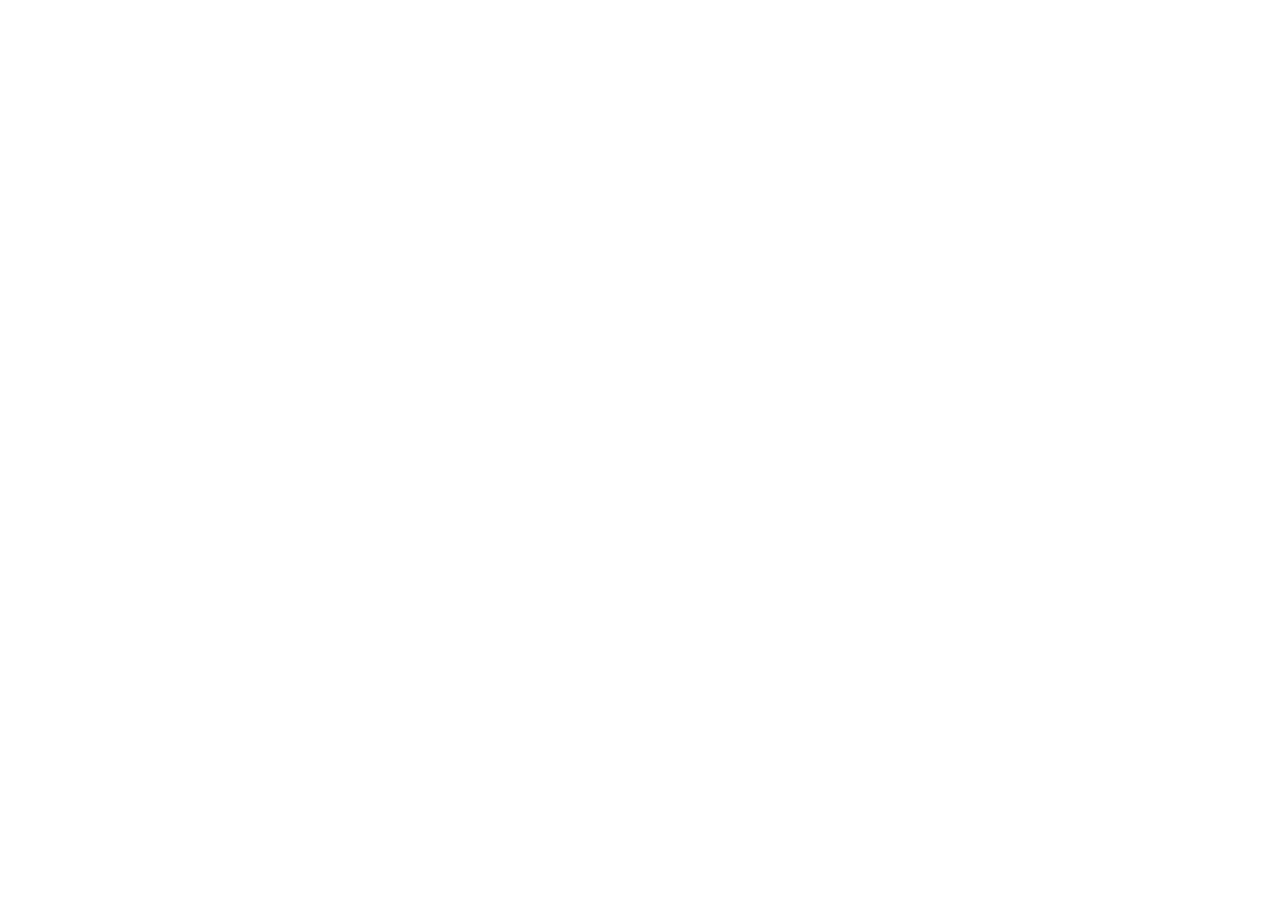
==== Front/index.html @ e6ac5f61 "Cambio desde la rama HU01 de Andres Julian Bernal" ====
<!DOCTYPE html>
<html lang="es">
<head>
    <meta charset="UTF-8">
    <meta name="viewport" content="width=device-width, initial-scale=1.0">
    <title>Cinemax Cesde</title>
</head>
<body>
    
</body>
</html>
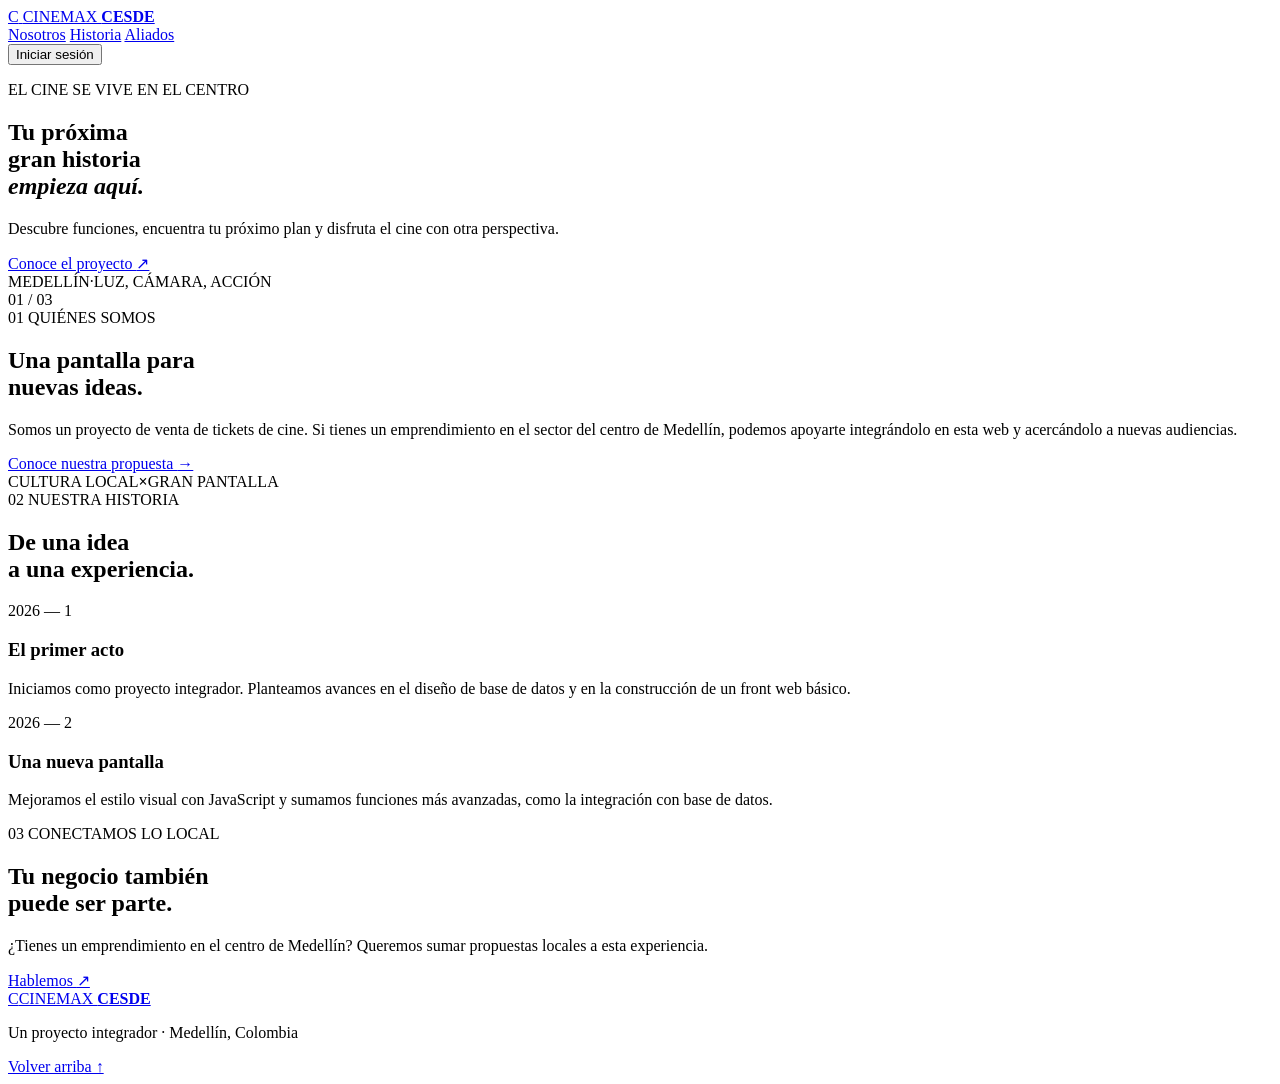
==== commit fef1042c: "HU05 Creación del index" ====
--- a/Front/index.html
+++ b/Front/index.html
@@ -3,9 +3,95 @@
 <head>
     <meta charset="UTF-8">
     <meta name="viewport" content="width=device-width, initial-scale=1.0">
-    <title>Cinemax Cesde</title>
+    <meta name="theme-color" content="#101010">
+    <meta name="description" content="Cinemax Cesde conecta al público con experiencias de cine y emprendimientos del centro de Medellín.">
+    <title>Cinemax Cesde | Cine en el centro</title>
+    <link rel="preconnect" href="https://fonts.googleapis.com">
+    <link rel="preconnect" href="https://fonts.gstatic.com" crossorigin>
+    <link href="https://fonts.googleapis.com/css2?family=Barlow+Condensed:wght@600;700;800&family=DM+Sans:wght@400;500;600;700&display=swap" rel="stylesheet">
+    <link rel="stylesheet" href="style.css">
 </head>
 <body>
-    
+    <header class="site-header">
+        <a class="brand" href="#inicio" aria-label="Cinemax Cesde, ir al inicio">
+            <span class="brand-mark" aria-hidden="true">C</span>
+            <span>CINEMAX <b>CESDE</b></span>
+        </a>
+        <nav class="main-nav" aria-label="Navegación principal">
+            <a href="#nosotros">Nosotros</a>
+            <a href="#historia">Historia</a>
+            <a href="#aliados">Aliados</a>
+        </nav>
+        <button class="button button-small button-yellow" id="authButton" type="button">Iniciar sesión</button>
+    </header>
+
+    <main>
+        <section class="hero" id="inicio" aria-labelledby="heroTitle">
+            <div class="hero-content">
+                <p class="eyebrow"><span></span> EL CINE SE VIVE EN EL CENTRO</p>
+                <h1 id="heroTitle">Tu próxima<br>gran historia<br><em>empieza aquí.</em></h1>
+                <p class="hero-copy">Descubre funciones, encuentra tu próximo plan y disfruta el cine con otra perspectiva.</p>
+                <a class="button button-yellow" href="#nosotros">Conoce el proyecto <span aria-hidden="true">↗</span></a>
+            </div>
+            <div class="hero-note"><span>MEDELLÍN</span><span>·</span><span>LUZ, CÁMARA, ACCIÓN</span></div>
+            <div class="hero-index" aria-hidden="true">01 / 03</div>
+        </section>
+
+        <section class="about section-wrap" id="nosotros">
+            <div class="section-kicker"><span>01</span> QUIÉNES SOMOS</div>
+            <div class="about-copy">
+                <h2>Una pantalla para<br><span>nuevas ideas.</span></h2>
+                <p>Somos un proyecto de venta de tickets de cine. Si tienes un emprendimiento en el sector del centro de Medellín, podemos apoyarte integrándolo en esta web y acercándolo a nuevas audiencias.</p>
+                <a class="text-link" href="#aliados">Conoce nuestra propuesta <span aria-hidden="true">→</span></a>
+            </div>
+            <div class="about-stamp" aria-label="Cultura local, gran pantalla"><span>CULTURA LOCAL</span><b>×</b><span>GRAN PANTALLA</span></div>
+        </section>
+
+        <section class="history section-wrap" id="historia">
+            <div class="section-kicker"><span>02</span> NUESTRA HISTORIA</div>
+            <div class="history-grid">
+                <h2>De una idea<br>a una experiencia.</h2>
+                <div class="timeline">
+                    <article class="timeline-item">
+                        <span class="timeline-date">2026 — 1</span>
+                        <div><h3>El primer acto</h3><p>Iniciamos como proyecto integrador. Planteamos avances en el diseño de base de datos y en la construcción de un front web básico.</p></div>
+                    </article>
+                    <article class="timeline-item">
+                        <span class="timeline-date">2026 — 2</span>
+                        <div><h3>Una nueva pantalla</h3><p>Mejoramos el estilo visual con JavaScript y sumamos funciones más avanzadas, como la integración con base de datos.</p></div>
+                    </article>
+                </div>
+            </div>
+        </section>
+
+        <section class="allies" id="aliados">
+            <div class="allies-inner"><div><div class="section-kicker"><span>03</span> CONECTAMOS LO LOCAL</div><h2>Tu negocio también<br>puede ser parte.</h2></div><p>¿Tienes un emprendimiento en el centro de Medellín? Queremos sumar propuestas locales a esta experiencia.</p><a class="button button-magenta" href="mailto:cinemaxcesde@gmail.com">Hablemos <span aria-hidden="true">↗</span></a></div>
+        </section>
+    </main>
+
+    <footer class="site-footer"><a class="brand" href="#inicio"><span class="brand-mark" aria-hidden="true">C</span><span>CINEMAX <b>CESDE</b></span></a><p>Un proyecto integrador · Medellín, Colombia</p><a href="#inicio">Volver arriba ↑</a></footer>
+
+    <dialog class="modal" id="authDialog" aria-labelledby="authTitle">
+        <form method="dialog"><button class="modal-close" aria-label="Cerrar" value="close">×</button></form>
+        <p class="section-kicker"><span>✦</span> ACCEDE A TU CUENTA</p>
+        <h2 id="authTitle">Qué bueno verte.</h2>
+        <div class="auth-tabs" role="tablist" aria-label="Acceso a cuenta"><button class="auth-tab is-active" type="button" role="tab" aria-selected="true" data-auth-mode="login">Iniciar sesión</button><button class="auth-tab" type="button" role="tab" aria-selected="false" data-auth-mode="register">Crear cuenta</button></div>
+        <p class="form-message" id="authMessage" role="alert" hidden></p>
+        <form id="loginForm" class="auth-form">
+            <label>Correo electrónico<input name="email" type="email" autocomplete="email" placeholder="tu@correo.com" required></label>
+            <label>Contraseña<input name="password" type="password" autocomplete="current-password" placeholder="Tu contraseña" required></label>
+            <button class="button button-yellow form-submit" type="submit">Entrar a mi cuenta <span aria-hidden="true">→</span></button>
+        </form>
+        <form id="registerForm" class="auth-form" hidden>
+            <label>Nombre completo<input name="name" type="text" autocomplete="name" placeholder="¿Cómo te llamas?" required minlength="2"></label>
+            <label>Correo electrónico<input name="email" type="email" autocomplete="email" placeholder="tu@correo.com" required></label>
+            <label>Contraseña<input name="password" type="password" autocomplete="new-password" placeholder="Mínimo 6 caracteres" required minlength="6"></label>
+            <button class="button button-yellow form-submit" type="submit">Crear mi cuenta <span aria-hidden="true">→</span></button>
+        </form>
+        <p class="modal-footnote">Acceso de demostración para Cinemax Cesde.</p>
+    </dialog>
+
+    <div class="toast" id="toast" role="status" aria-live="polite"></div>
+    <script src="script.js" defer></script>
 </body>
 </html>
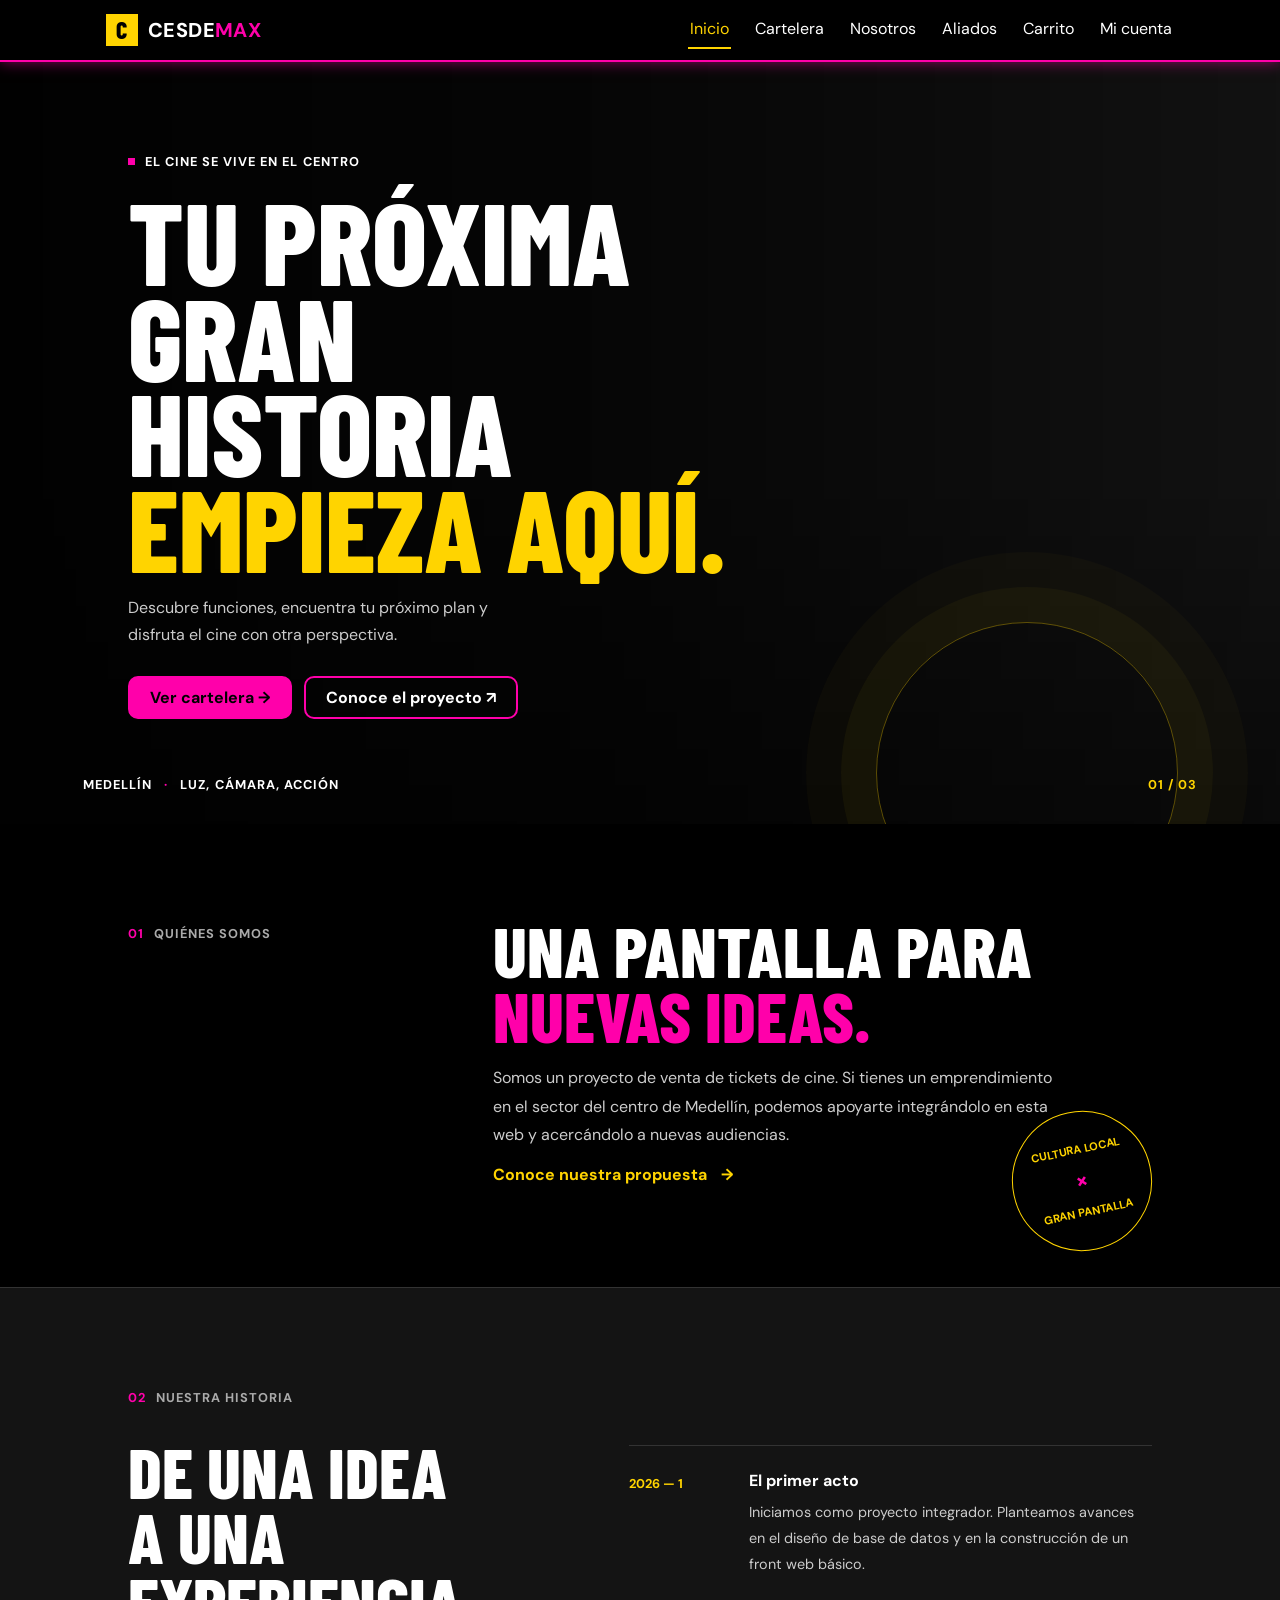
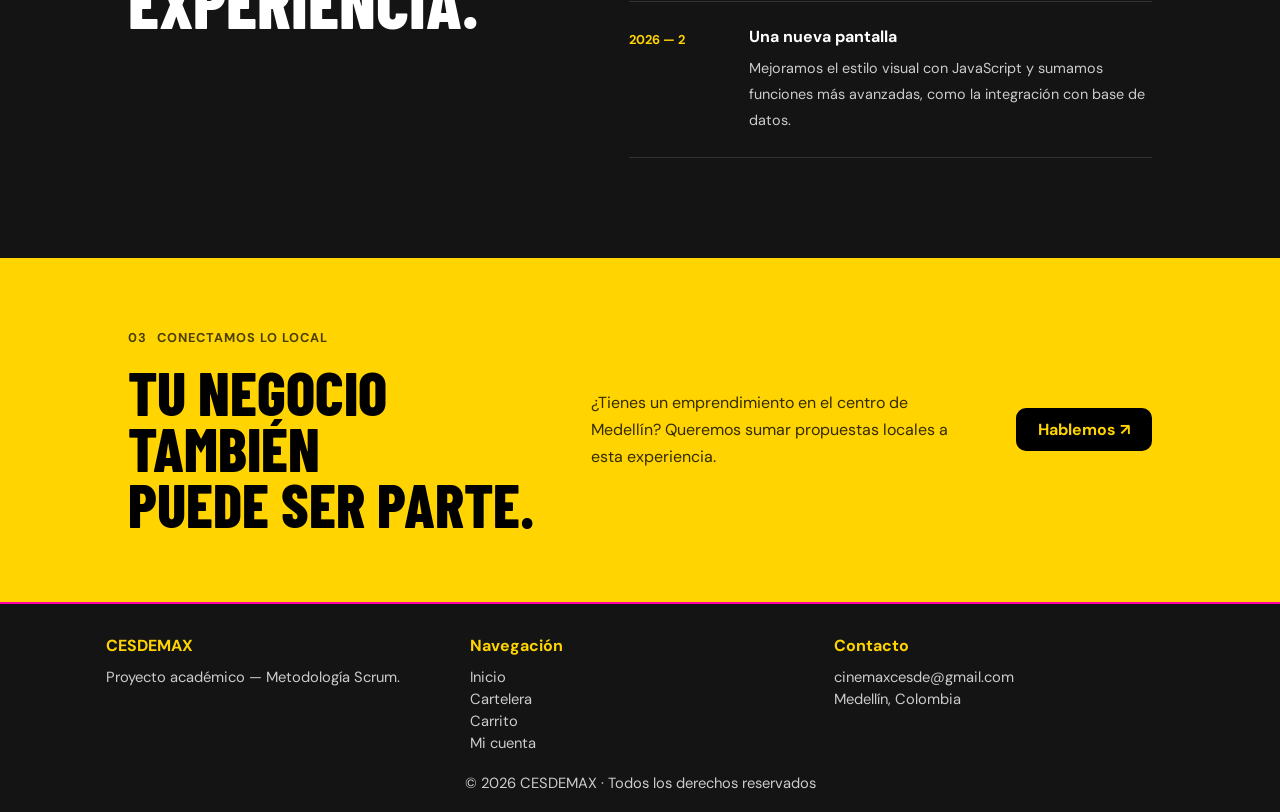
==== commit 7a3b3db9: "Actualizacion de la estructura para actualizar el repositorio" ====
--- a/Front/index.html
+++ b/Front/index.html
@@ -1,97 +1,83 @@
 <!DOCTYPE html>
 <html lang="es">
 <head>
-    <meta charset="UTF-8">
-    <meta name="viewport" content="width=device-width, initial-scale=1.0">
-    <meta name="theme-color" content="#101010">
-    <meta name="description" content="Cinemax Cesde conecta al público con experiencias de cine y emprendimientos del centro de Medellín.">
-    <title>Cinemax Cesde | Cine en el centro</title>
-    <link rel="preconnect" href="https://fonts.googleapis.com">
-    <link rel="preconnect" href="https://fonts.gstatic.com" crossorigin>
-    <link href="https://fonts.googleapis.com/css2?family=Barlow+Condensed:wght@600;700;800&family=DM+Sans:wght@400;500;600;700&display=swap" rel="stylesheet">
-    <link rel="stylesheet" href="style.css">
+  <meta charset="UTF-8">
+  <meta name="viewport" content="width=device-width, initial-scale=1">
+  <meta name="theme-color" content="#000000">
+  <meta name="description" content="CESDEMAX conecta al público con experiencias de cine y emprendimientos del centro de Medellín.">
+  <title>CESDEMAX | Cine en el centro</title>
+  <link rel="preconnect" href="https://fonts.googleapis.com">
+  <link rel="preconnect" href="https://fonts.gstatic.com" crossorigin>
+  <link href="https://fonts.googleapis.com/css2?family=Barlow+Condensed:wght@600;700;800&family=DM+Sans:wght@400;500;600;700;800&display=swap" rel="stylesheet">
+  <link rel="stylesheet" href="css/base.css">
+  <link rel="stylesheet" href="css/inicio.css">
 </head>
-<body>
-    <header class="site-header">
-        <a class="brand" href="#inicio" aria-label="Cinemax Cesde, ir al inicio">
-            <span class="brand-mark" aria-hidden="true">C</span>
-            <span>CINEMAX <b>CESDE</b></span>
-        </a>
-        <nav class="main-nav" aria-label="Navegación principal">
-            <a href="#nosotros">Nosotros</a>
-            <a href="#historia">Historia</a>
-            <a href="#aliados">Aliados</a>
-        </nav>
-        <button class="button button-small button-yellow" id="authButton" type="button">Iniciar sesión</button>
-    </header>
+<body data-pagina="inicio">
+  <a class="saltar" href="#contenido">Saltar al contenido</a>
+  <header class="cabecera" id="cabecera"></header>
 
-    <main>
-        <section class="hero" id="inicio" aria-labelledby="heroTitle">
-            <div class="hero-content">
-                <p class="eyebrow"><span></span> EL CINE SE VIVE EN EL CENTRO</p>
-                <h1 id="heroTitle">Tu próxima<br>gran historia<br><em>empieza aquí.</em></h1>
-                <p class="hero-copy">Descubre funciones, encuentra tu próximo plan y disfruta el cine con otra perspectiva.</p>
-                <a class="button button-yellow" href="#nosotros">Conoce el proyecto <span aria-hidden="true">↗</span></a>
-            </div>
-            <div class="hero-note"><span>MEDELLÍN</span><span>·</span><span>LUZ, CÁMARA, ACCIÓN</span></div>
-            <div class="hero-index" aria-hidden="true">01 / 03</div>
-        </section>
+  <main id="contenido">
+    <!-- ================= PORTADA ================= -->
+    <section class="portada" id="inicio" aria-labelledby="tituloPortada">
+      <div class="portada-contenido">
+        <p class="sobretitulo"><span></span> EL CINE SE VIVE EN EL CENTRO</p>
+        <h1 id="tituloPortada">Tu próxima<br>gran historia<br><em>empieza aquí.</em></h1>
+        <p class="portada-texto">Descubre funciones, encuentra tu próximo plan y disfruta el cine con otra perspectiva.</p>
+        <div class="portada-acciones">
+          <a class="boton boton-primario" href="cartelera.html">Ver cartelera <span aria-hidden="true">→</span></a>
+          <a class="boton boton-secundario" href="#nosotros">Conoce el proyecto <span aria-hidden="true">↗</span></a>
+        </div>
+      </div>
+      <div class="portada-nota"><span>MEDELLÍN</span><span>·</span><span>LUZ, CÁMARA, ACCIÓN</span></div>
+      <div class="portada-indice" aria-hidden="true">01 / 03</div>
+    </section>
 
-        <section class="about section-wrap" id="nosotros">
-            <div class="section-kicker"><span>01</span> QUIÉNES SOMOS</div>
-            <div class="about-copy">
-                <h2>Una pantalla para<br><span>nuevas ideas.</span></h2>
-                <p>Somos un proyecto de venta de tickets de cine. Si tienes un emprendimiento en el sector del centro de Medellín, podemos apoyarte integrándolo en esta web y acercándolo a nuevas audiencias.</p>
-                <a class="text-link" href="#aliados">Conoce nuestra propuesta <span aria-hidden="true">→</span></a>
-            </div>
-            <div class="about-stamp" aria-label="Cultura local, gran pantalla"><span>CULTURA LOCAL</span><b>×</b><span>GRAN PANTALLA</span></div>
-        </section>
+    <!-- ================= NOSOTROS ================= -->
+    <section class="nosotros bloque" id="nosotros">
+      <div class="etiqueta-seccion"><span>01</span> QUIÉNES SOMOS</div>
+      <div class="nosotros-texto">
+        <h2 class="titulo-display">Una pantalla para<br><span>nuevas ideas.</span></h2>
+        <p>Somos un proyecto de venta de tickets de cine. Si tienes un emprendimiento en el sector del centro de Medellín, podemos apoyarte integrándolo en esta web y acercándolo a nuevas audiencias.</p>
+        <a class="enlace-flecha" href="#aliados">Conoce nuestra propuesta <span aria-hidden="true">→</span></a>
+      </div>
+      <div class="sello" role="img" aria-label="Cultura local, gran pantalla"><span>CULTURA LOCAL</span><b>×</b><span>GRAN PANTALLA</span></div>
+    </section>
 
-        <section class="history section-wrap" id="historia">
-            <div class="section-kicker"><span>02</span> NUESTRA HISTORIA</div>
-            <div class="history-grid">
-                <h2>De una idea<br>a una experiencia.</h2>
-                <div class="timeline">
-                    <article class="timeline-item">
-                        <span class="timeline-date">2026 — 1</span>
-                        <div><h3>El primer acto</h3><p>Iniciamos como proyecto integrador. Planteamos avances en el diseño de base de datos y en la construcción de un front web básico.</p></div>
-                    </article>
-                    <article class="timeline-item">
-                        <span class="timeline-date">2026 — 2</span>
-                        <div><h3>Una nueva pantalla</h3><p>Mejoramos el estilo visual con JavaScript y sumamos funciones más avanzadas, como la integración con base de datos.</p></div>
-                    </article>
-                </div>
-            </div>
-        </section>
+    <!-- ================= HISTORIA ================= -->
+    <section class="historia bloque" id="historia">
+      <div class="etiqueta-seccion"><span>02</span> NUESTRA HISTORIA</div>
+      <div class="historia-grid">
+        <h2 class="titulo-display">De una idea<br>a una experiencia.</h2>
+        <div class="linea-tiempo">
+          <article class="hito">
+            <span class="hito-fecha">2026 — 1</span>
+            <div><h3>El primer acto</h3><p>Iniciamos como proyecto integrador. Planteamos avances en el diseño de base de datos y en la construcción de un front web básico.</p></div>
+          </article>
+          <article class="hito">
+            <span class="hito-fecha">2026 — 2</span>
+            <div><h3>Una nueva pantalla</h3><p>Mejoramos el estilo visual con JavaScript y sumamos funciones más avanzadas, como la integración con base de datos.</p></div>
+          </article>
+        </div>
+      </div>
+    </section>
 
-        <section class="allies" id="aliados">
-            <div class="allies-inner"><div><div class="section-kicker"><span>03</span> CONECTAMOS LO LOCAL</div><h2>Tu negocio también<br>puede ser parte.</h2></div><p>¿Tienes un emprendimiento en el centro de Medellín? Queremos sumar propuestas locales a esta experiencia.</p><a class="button button-magenta" href="mailto:cinemaxcesde@gmail.com">Hablemos <span aria-hidden="true">↗</span></a></div>
-        </section>
-    </main>
+    <!-- ================= ALIADOS ================= -->
+    <section class="aliados" id="aliados">
+      <div class="aliados-interior">
+        <div>
+          <div class="etiqueta-seccion"><span>03</span> CONECTAMOS LO LOCAL</div>
+          <h2 class="titulo-display">Tu negocio también<br>puede ser parte.</h2>
+        </div>
+        <p>¿Tienes un emprendimiento en el centro de Medellín? Queremos sumar propuestas locales a esta experiencia.</p>
+        <a class="boton boton-oscuro" href="mailto:cinemaxcesde@gmail.com">Hablemos <span aria-hidden="true">↗</span></a>
+      </div>
+    </section>
+  </main>
 
-    <footer class="site-footer"><a class="brand" href="#inicio"><span class="brand-mark" aria-hidden="true">C</span><span>CINEMAX <b>CESDE</b></span></a><p>Un proyecto integrador · Medellín, Colombia</p><a href="#inicio">Volver arriba ↑</a></footer>
+  <footer class="pie" id="pie"></footer>
 
-    <dialog class="modal" id="authDialog" aria-labelledby="authTitle">
-        <form method="dialog"><button class="modal-close" aria-label="Cerrar" value="close">×</button></form>
-        <p class="section-kicker"><span>✦</span> ACCEDE A TU CUENTA</p>
-        <h2 id="authTitle">Qué bueno verte.</h2>
-        <div class="auth-tabs" role="tablist" aria-label="Acceso a cuenta"><button class="auth-tab is-active" type="button" role="tab" aria-selected="true" data-auth-mode="login">Iniciar sesión</button><button class="auth-tab" type="button" role="tab" aria-selected="false" data-auth-mode="register">Crear cuenta</button></div>
-        <p class="form-message" id="authMessage" role="alert" hidden></p>
-        <form id="loginForm" class="auth-form">
-            <label>Correo electrónico<input name="email" type="email" autocomplete="email" placeholder="tu@correo.com" required></label>
-            <label>Contraseña<input name="password" type="password" autocomplete="current-password" placeholder="Tu contraseña" required></label>
-            <button class="button button-yellow form-submit" type="submit">Entrar a mi cuenta <span aria-hidden="true">→</span></button>
-        </form>
-        <form id="registerForm" class="auth-form" hidden>
-            <label>Nombre completo<input name="name" type="text" autocomplete="name" placeholder="¿Cómo te llamas?" required minlength="2"></label>
-            <label>Correo electrónico<input name="email" type="email" autocomplete="email" placeholder="tu@correo.com" required></label>
-            <label>Contraseña<input name="password" type="password" autocomplete="new-password" placeholder="Mínimo 6 caracteres" required minlength="6"></label>
-            <button class="button button-yellow form-submit" type="submit">Crear mi cuenta <span aria-hidden="true">→</span></button>
-        </form>
-        <p class="modal-footnote">Acceso de demostración para Cinemax Cesde.</p>
-    </dialog>
-
-    <div class="toast" id="toast" role="status" aria-live="polite"></div>
-    <script src="script.js" defer></script>
+  <noscript><p class="pie-copy">Esta página necesita JavaScript para mostrar el menú.</p></noscript>
+  <script src="js/util.js"></script>
+  <script src="js/layout.js"></script>
 </body>
-</html>+</html>
--- a/Front/css/base.css
+++ b/Front/css/base.css
@@ -0,0 +1,189 @@
+/* ==========================================================
+   base.css — Sistema de diseño CESDEMAX
+   Se carga en TODAS las páginas. Aquí vive todo lo compartido:
+   variables, tipografía, cabecera, pie, botones, paneles,
+   mensajes y formularios. Los CSS de cada página (cartelera,
+   carrito, login) solo contienen lo que es exclusivo de ella.
+
+   Convenciones:
+   - Nombres de clase en español, kebab-case: componente-parte.
+   - Prohibido escribir colores, radios o tamaños "a mano":
+     se usan las variables de :root.
+   ========================================================== */
+
+:root {
+  /* ----- Paleta (negro, fucsia, amarillo, blanco) ----- */
+  --negro: #000;
+  --gris: #141414;
+  --gris-2: #232323;
+  --gris-3: #333;
+  --fucsia: #ff00aa;
+  --amarillo: #ffd400;
+  --blanco: #fff;
+
+  /* ----- Derivados de la paleta ----- */
+  --texto: var(--blanco);
+  --texto-2: #ccc;            /* texto secundario */
+  --texto-3: #aaa;            /* notas y textos de apoyo */
+  --borde: var(--gris-3);
+  --fucsia-fondo: rgba(255, 0, 170, .12);
+  --fucsia-fuerte: rgba(255, 0, 170, .25);
+  --fucsia-medio: rgba(255, 0, 170, .5);
+  --amarillo-fondo: rgba(255, 212, 0, .1);
+  --brillo-fucsia: 0 0 14px rgba(255, 0, 170, .55);
+
+  /* ----- Tipografía ----- */
+  --fuente: "DM Sans", "Segoe UI", system-ui, Arial, sans-serif;
+  --fuente-titulo: "Barlow Condensed", "Arial Narrow", "Segoe UI", sans-serif;   /* títulos: condensada y en mayúsculas */
+  --t-xs: .8rem;
+  --t-sm: .9rem;
+  --t-md: 1rem;
+  --t-lg: 1.25rem;
+  --t-xl: 2.2rem;
+  --t-hero: clamp(1.9rem, 6vw, 3.2rem);
+
+  /* ----- Espaciado ----- */
+  --e1: 4px;
+  --e2: 8px;
+  --e3: 12px;
+  --e4: 16px;
+  --e5: 24px;
+  --e6: 32px;
+  --e7: 48px;
+
+  /* ----- Radios de borde ----- */
+  --r-sm: 6px;
+  --r-md: 10px;
+  --r-lg: 14px;
+  --r-pill: 999px;
+}
+
+/* ===== Reinicio ===== */
+* { box-sizing: border-box; margin: 0; padding: 0; }
+html { scroll-behavior: smooth; }
+body {
+  min-height: 100vh; display: flex; flex-direction: column;
+  background: var(--negro); color: var(--texto);
+  font-family: var(--fuente); font-size: var(--t-md); line-height: 1.5;
+}
+main { flex: 1; }
+a { color: inherit; text-decoration: none; }
+img { display: block; max-width: 100%; }
+button, input { font: inherit; color: inherit; }
+[hidden] { display: none !important; }
+:where(a, button, input):focus-visible { outline: 2px solid var(--amarillo); outline-offset: 3px; }
+@media (prefers-reduced-motion: reduce) {
+  html { scroll-behavior: auto; }
+  *, *::before, *::after { transition: none !important; animation: none !important; }
+}
+
+/* ===== Utilidades ===== */
+.contenedor { width: 100%; max-width: 1100px; margin: 0 auto; padding: 0 var(--e4); }
+.resalte { color: var(--amarillo); }
+.nota { color: var(--texto-3); font-size: var(--t-sm); line-height: 1.6; }
+.saltar {
+  position: absolute; left: var(--e4); top: -100px; z-index: 20;
+  background: var(--amarillo); color: var(--negro); font-weight: 700;
+  padding: var(--e2) var(--e4); border-radius: var(--r-sm);
+}
+.saltar:focus { top: var(--e2); }
+
+/* ===== Cabecera y menú ===== */
+.cabecera {
+  position: sticky; top: 0; z-index: 10; min-height: 62px;
+  background: var(--negro); border-bottom: 2px solid var(--fucsia); box-shadow: var(--brillo-fucsia);
+}
+.barra { display: flex; align-items: center; justify-content: space-between; min-height: 60px; }
+.marca { display: inline-flex; align-items: center; gap: 10px; font-size: 1.25rem; font-weight: 800; letter-spacing: .02em; }
+.marca-texto b { color: var(--fucsia); }
+.marca-sello {
+  display: grid; place-items: center; width: 32px; aspect-ratio: 1;
+  background: var(--amarillo); color: var(--negro);
+  font-family: var(--fuente-titulo); font-size: 1.5rem; font-weight: 800; line-height: 1;
+}
+.menu { display: flex; gap: 22px; }
+.menu a { padding: 6px 2px; border-bottom: 2px solid transparent; }
+.menu a:hover, .menu a[aria-current="page"] { color: var(--amarillo); border-color: var(--amarillo); }
+.boton-menu {
+  display: none; background: none; border: 1px solid var(--fucsia);
+  border-radius: var(--r-sm); font-size: 1.4rem; padding: 2px 10px; cursor: pointer;
+}
+
+/* ===== Botones =====
+   .boton + una variante: primario | secundario | tenue
+   Modificadores: boton-chico, boton-icono, boton-bloque */
+.boton {
+  display: inline-block; border: 2px solid var(--fucsia); border-radius: var(--r-md);
+  background: transparent; color: var(--texto);
+  padding: 10px 20px; font-weight: 700; line-height: 1.2; text-align: center; cursor: pointer;
+  transition: transform .15s, box-shadow .15s, background .15s;
+}
+.boton:hover:not(:disabled) { transform: translateY(-2px); box-shadow: var(--brillo-fucsia); }
+.boton:disabled { opacity: .4; cursor: not-allowed; }
+.boton-primario { background: var(--fucsia); color: var(--negro); }   /* negro sobre fucsia: contraste 5.8:1 */
+.boton-tenue { border-color: var(--borde); color: var(--texto-2); font-weight: 600; }
+.boton-tenue:hover:not(:disabled) { border-color: var(--fucsia); color: var(--texto); background: var(--fucsia-fondo); box-shadow: none; transform: none; }
+.boton-chico { padding: var(--e2) var(--e3); font-size: var(--t-sm); }
+.boton-icono { width: 32px; height: 32px; padding: 0; border-radius: var(--r-sm); }
+.boton-bloque { display: block; width: 100%; }
+.enlace { background: none; border: 0; color: var(--amarillo); text-decoration: underline; cursor: pointer; }
+
+/* ===== Títulos ===== */
+.titulo, .titulo-display { font-family: var(--fuente-titulo); font-weight: 800; text-transform: uppercase; }
+.titulo { font-size: var(--t-xl); line-height: 1.05; margin-bottom: var(--e4); border-left: 5px solid var(--fucsia); padding-left: var(--e3); }
+/* Título grande sin barra, para pantallas de presentación (index) */
+.titulo-display { font-size: clamp(2.9rem, 6vw, 4.4rem); line-height: .92; }
+.subtitulo { margin: var(--e5) 0 var(--e3); font-size: var(--t-lg); color: var(--amarillo); }
+.etiqueta { color: var(--amarillo); font-size: var(--t-xs); font-weight: 700; letter-spacing: .08em; text-transform: uppercase; }
+.etiqueta-fucsia { color: var(--fucsia); }
+
+/* ===== Páginas internas (carrito, cuenta) ===== */
+.seccion { padding: var(--e6) 0; }
+.pagina { padding: var(--e6) 0 var(--e7); background: radial-gradient(circle at 85% 0%, var(--fucsia-fondo), transparent 40%); }
+.cabecera-pagina { margin-bottom: var(--e5); }
+.cabecera-pagina .etiqueta { display: block; margin-bottom: var(--e2); letter-spacing: .15em; font-weight: 800; }
+.cabecera-pagina .titulo { font-size: clamp(2.2rem, 5vw, 3rem); }
+.cabecera-pagina p { color: var(--texto-2); max-width: 680px; }
+.volver { display: inline-block; margin-bottom: var(--e5); color: var(--texto-3); font-size: var(--t-sm); }
+.volver:hover { color: var(--amarillo); }
+
+/* ===== Panel (tarjeta contenedora) ===== */
+.panel { background: var(--gris); border: 1px solid var(--borde); border-radius: var(--r-lg); padding: var(--e5); }
+.panel .subtitulo { margin-top: 0; }
+.panel-angosto { max-width: 460px; margin: 0 auto; }
+.panel-centrado { max-width: 680px; margin: var(--e6) auto; padding: 40px var(--e5); text-align: center; }
+.panel-centrado h2 { margin: var(--e3) 0; }
+.panel-centrado p { color: var(--texto-2); line-height: 1.7; overflow-wrap: anywhere; margin-bottom: var(--e4); }
+
+/* ===== Mensajes de estado ===== */
+.mensaje { margin-bottom: var(--e4); padding: var(--e3) var(--e4); border-left: 3px solid var(--amarillo); background: var(--amarillo-fondo); color: var(--amarillo); }
+.mensaje:empty { display: none; }
+
+/* ===== Formularios ===== */
+.formulario label { display: block; margin-bottom: 14px; color: var(--texto-2); font-size: var(--t-sm); }
+.formulario input {
+  display: block; width: 100%; margin-top: 6px; padding: 10px var(--e3);
+  border: 1px solid var(--borde); border-radius: var(--r-md); background: var(--negro);
+}
+.formulario input:focus { outline: none; border-color: var(--fucsia); }
+.formulario input:focus-visible { outline: 2px solid var(--amarillo); outline-offset: 2px; }
+.formulario .boton { margin-top: 6px; }
+
+/* ===== Pie de página ===== */
+.pie { background: var(--gris); border-top: 2px solid var(--fucsia); padding-top: 30px; }
+.pie-grid { display: grid; grid-template-columns: repeat(auto-fit, minmax(200px, 1fr)); gap: var(--e5); }
+.pie h4 { margin-bottom: var(--e2); color: var(--amarillo); }
+.pie p { color: var(--texto-2); font-size: .92rem; }
+.pie a:hover { color: var(--fucsia); }
+.pie-copy { text-align: center; padding: 18px var(--e4); font-size: var(--t-xs); color: var(--texto-3); }
+
+/* ===== Móvil ===== */
+@media (max-width: 640px) {
+  .boton-menu { display: block; }
+  .menu {
+    display: none; position: absolute; top: 100%; left: 0; right: 0;
+    flex-direction: column; gap: 0; background: var(--negro); border-bottom: 2px solid var(--fucsia);
+  }
+  .menu.abierto { display: flex; }
+  .menu a { padding: var(--e4); border-bottom: 1px solid var(--gris-2); }
+}
--- a/Front/css/inicio.css
+++ b/Front/css/inicio.css
@@ -0,0 +1,90 @@
+/* inicio.css — solo para index.html (pantalla principal).
+   Variables y componentes comunes (botones, títulos, cabecera, pie): base.css */
+
+/* ===== Portada ===== */
+.portada {
+  position: relative; display: flex; align-items: center; overflow: hidden;
+  min-height: 640px; padding: 90px 10% 105px;
+  background-color: var(--gris);   /* respaldo si la foto no carga */
+  background-image:
+    linear-gradient(90deg, color-mix(in srgb, var(--negro) 93%, transparent) 2%, color-mix(in srgb, var(--negro) 72%, transparent) 47%, color-mix(in srgb, var(--negro) 12%, transparent) 100%),
+    linear-gradient(0deg, color-mix(in srgb, var(--negro) 48%, transparent), transparent 45%),
+    url("https://images.unsplash.com/photo-1489599849927-2ee91cede3ba?auto=format&fit=crop&w=2000&q=90");
+  background-position: center, center, center 47%;
+  background-size: cover;
+}
+.portada::after {
+  content: ""; position: absolute; right: 8%; bottom: -100px; width: 300px; height: 300px;
+  border: 1px solid color-mix(in srgb, var(--amarillo) 35%, transparent); border-radius: 50%;
+  box-shadow: 0 0 0 35px color-mix(in srgb, var(--amarillo) 4%, transparent), 0 0 0 70px color-mix(in srgb, var(--amarillo) 2.5%, transparent);
+}
+.portada-contenido { position: relative; z-index: 1; max-width: 600px; animation: subir .8s .1s both; }
+.sobretitulo { display: flex; align-items: center; gap: 10px; font-size: var(--t-xs); font-weight: 700; letter-spacing: .08em; }
+.sobretitulo span { width: 7px; aspect-ratio: 1; background: var(--fucsia); }
+.portada h1 {
+  margin: 22px 0 18px; font-family: var(--fuente-titulo); font-weight: 800; text-transform: uppercase;
+  font-size: clamp(4.2rem, 9vw, 7.2rem); line-height: .83;
+}
+.portada h1 em { color: var(--amarillo); font-style: normal; }
+.portada-texto { max-width: 400px; margin-bottom: 28px; color: var(--texto-2); line-height: 1.7; }
+.portada-acciones { display: flex; flex-wrap: wrap; gap: var(--e3); }
+.portada-nota, .portada-indice { position: absolute; bottom: 30px; z-index: 1; font-size: var(--t-xs); font-weight: 700; letter-spacing: .08em; }
+.portada-nota { left: 6.5%; display: flex; gap: var(--e3); }
+.portada-nota span:nth-child(2) { color: var(--fucsia); }
+.portada-indice { right: 6.5%; color: var(--amarillo); }
+
+/* ===== Bloques de contenido ===== */
+.bloque { padding: 100px 10%; }
+.etiqueta-seccion { display: flex; align-items: center; gap: 10px; font-size: var(--t-xs); font-weight: 700; letter-spacing: .08em; color: var(--texto-3); }
+.etiqueta-seccion span { color: var(--fucsia); }
+.bloque .titulo-display, .aliados .titulo-display { margin: -6px 0 var(--e4); }
+.bloque p { max-width: 560px; color: var(--texto-2); line-height: 1.8; }
+
+/* Nosotros */
+.nosotros { position: relative; display: grid; grid-template-columns: 1fr 2fr; gap: 36px; align-items: start; min-height: 370px; border-bottom: 1px solid var(--borde); }
+.nosotros-texto { max-width: 670px; }
+.nosotros .titulo-display span { color: var(--fucsia); }
+.enlace-flecha { display: inline-flex; gap: 14px; margin-top: 13px; color: var(--amarillo); font-weight: 700; }
+.enlace-flecha:hover { text-decoration: underline; }
+.sello {
+  position: absolute; right: 10%; bottom: 36px; width: 140px; height: 140px;
+  display: flex; flex-direction: column; align-items: center; justify-content: center; gap: 6px;
+  border: 1px solid var(--amarillo); border-radius: 50%; color: var(--amarillo);
+  font-size: .7rem; font-weight: 700; transform: rotate(-12deg);
+}
+.sello b { color: var(--fucsia); font-size: 1.4rem; }
+
+/* Historia */
+.historia { background: var(--gris); }
+.historia-grid { display: grid; grid-template-columns: 1fr 1.25fr; gap: 8%; margin-top: 38px; }
+.linea-tiempo { border-top: 1px solid var(--borde); }
+.hito { display: grid; grid-template-columns: 100px 1fr; gap: 20px; padding: 23px 0; border-bottom: 1px solid var(--borde); }
+.hito-fecha { padding-top: 5px; color: var(--amarillo); font-size: var(--t-xs); font-weight: 700; }
+.hito h3 { margin-bottom: 7px; font-size: var(--t-md); }
+.hito p { margin: 0; font-size: var(--t-sm); }
+
+/* Aliados: banda amarilla */
+.aliados { padding: 70px 10%; background: var(--amarillo); color: var(--negro); }
+.aliados-interior { display: grid; grid-template-columns: 1.1fr 1fr auto; gap: 38px; align-items: center; max-width: 1200px; margin: auto; }
+.aliados .etiqueta-seccion, .aliados .etiqueta-seccion span { color: color-mix(in srgb, var(--negro) 70%, transparent); }
+.aliados .titulo-display { margin: 17px 0 0; font-size: clamp(2.6rem, 5vw, 3.8rem); }
+.aliados-interior > p { max-width: 560px; color: color-mix(in srgb, var(--negro) 80%, transparent); line-height: 1.7; }
+.boton-oscuro { background: var(--negro); border-color: var(--negro); color: var(--amarillo); }
+
+@keyframes subir { from { opacity: 0; transform: translateY(18px); } to { opacity: 1; transform: translateY(0); } }
+
+@media (max-width: 760px) {
+  .portada { min-height: 620px; padding: 80px 7% 90px; background-position: center, center, 57% center; }
+  .portada h1 { font-size: clamp(4.1rem, 16vw, 6.2rem); }
+  .bloque { padding: 75px 7%; }
+  .nosotros { grid-template-columns: 1fr; gap: 27px; }
+  .nosotros-texto { padding-bottom: 80px; }
+  .sello { right: 7%; bottom: 26px; width: 110px; height: 110px; font-size: .62rem; }
+  .historia-grid { grid-template-columns: 1fr; gap: 26px; }
+  .aliados { padding: 58px 7%; }
+  .aliados-interior { grid-template-columns: 1fr; gap: 18px; }
+  .aliados .boton { justify-self: start; }
+}
+@media (max-width: 390px) {
+  .hito { grid-template-columns: 78px 1fr; gap: var(--e3); }
+}
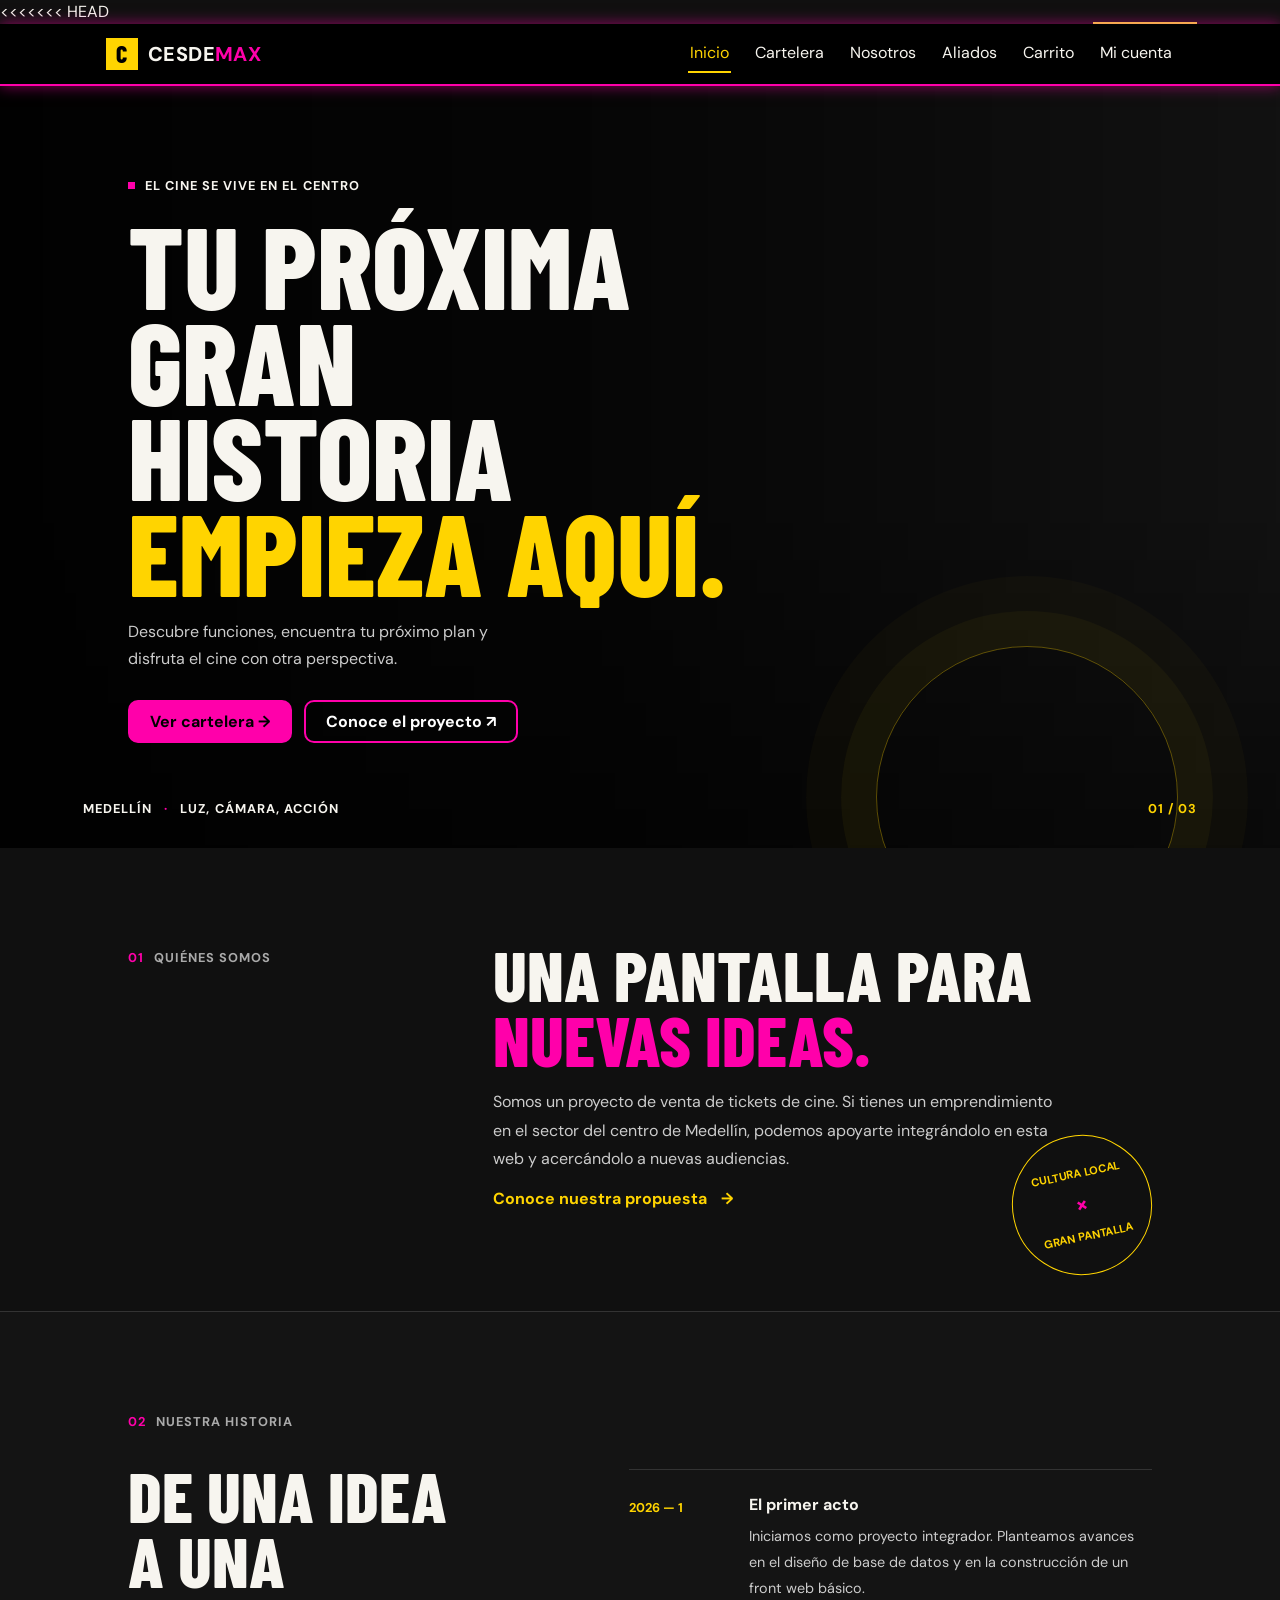
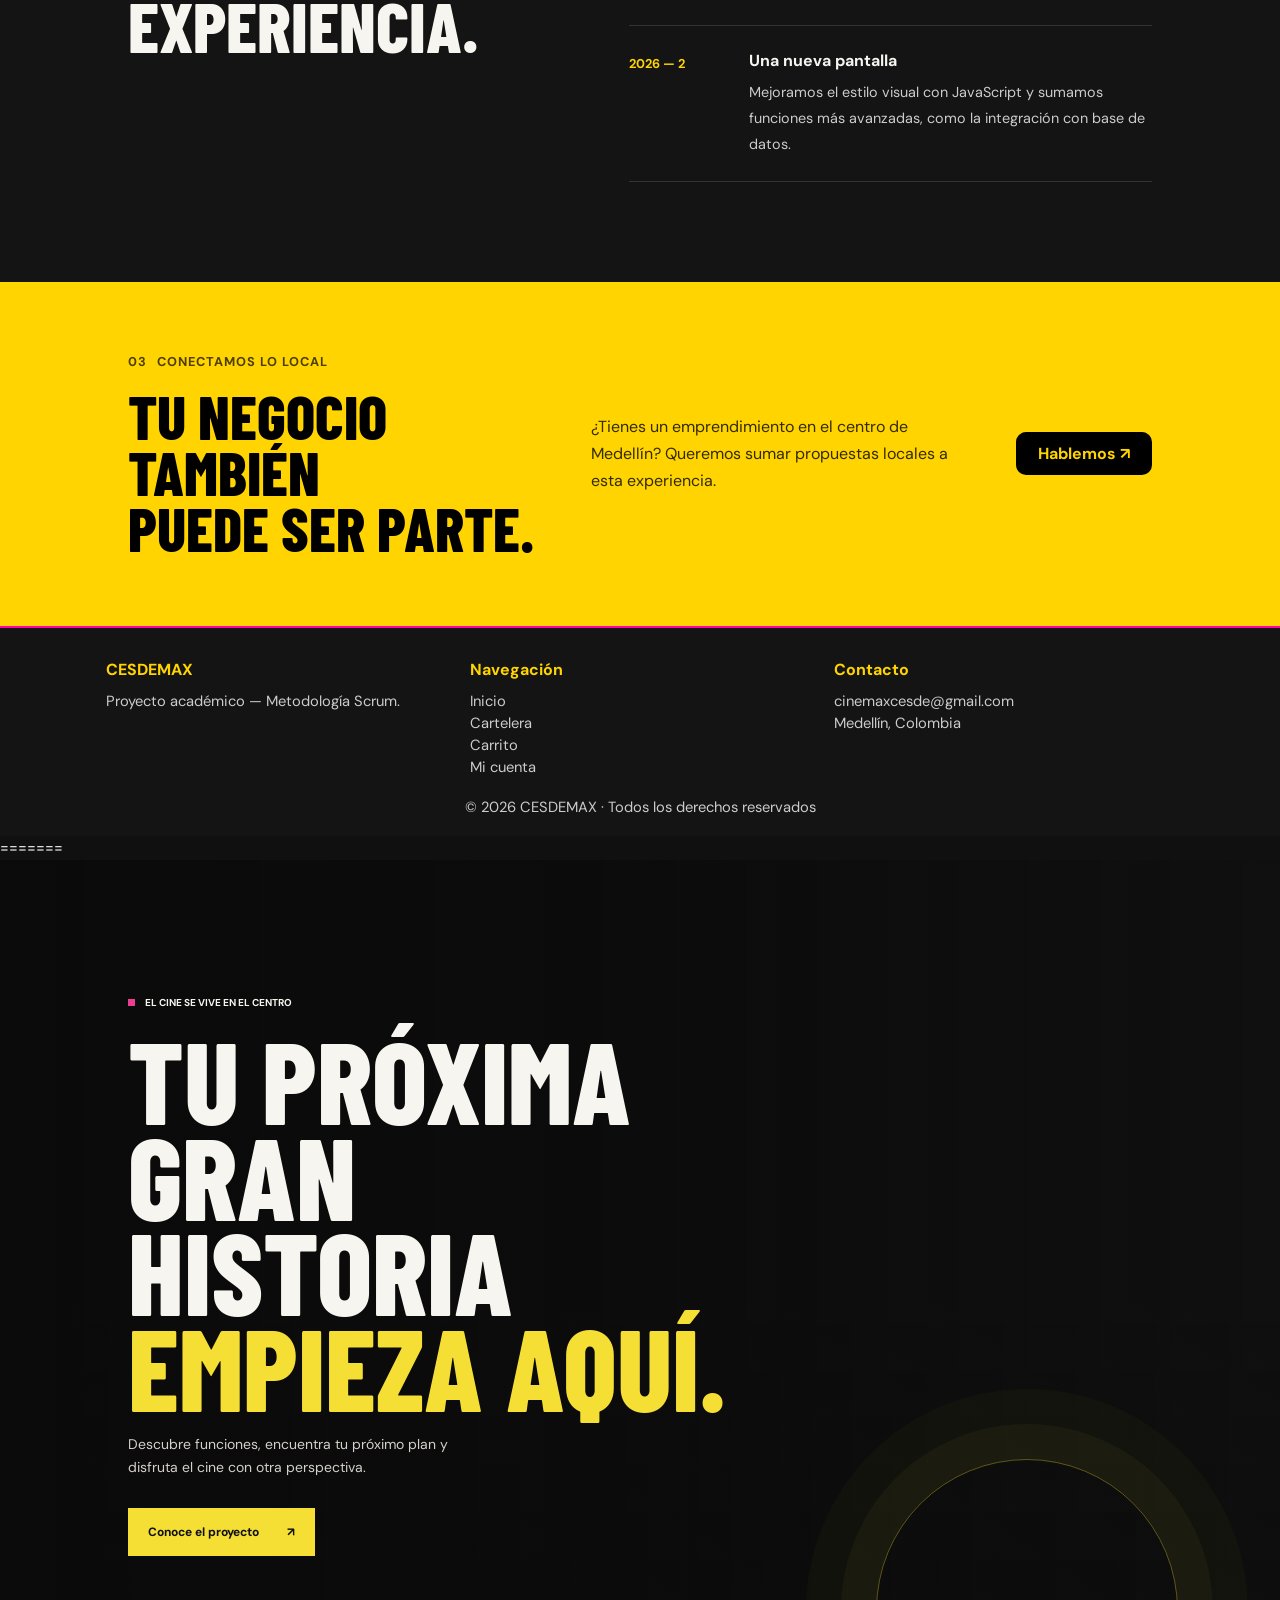
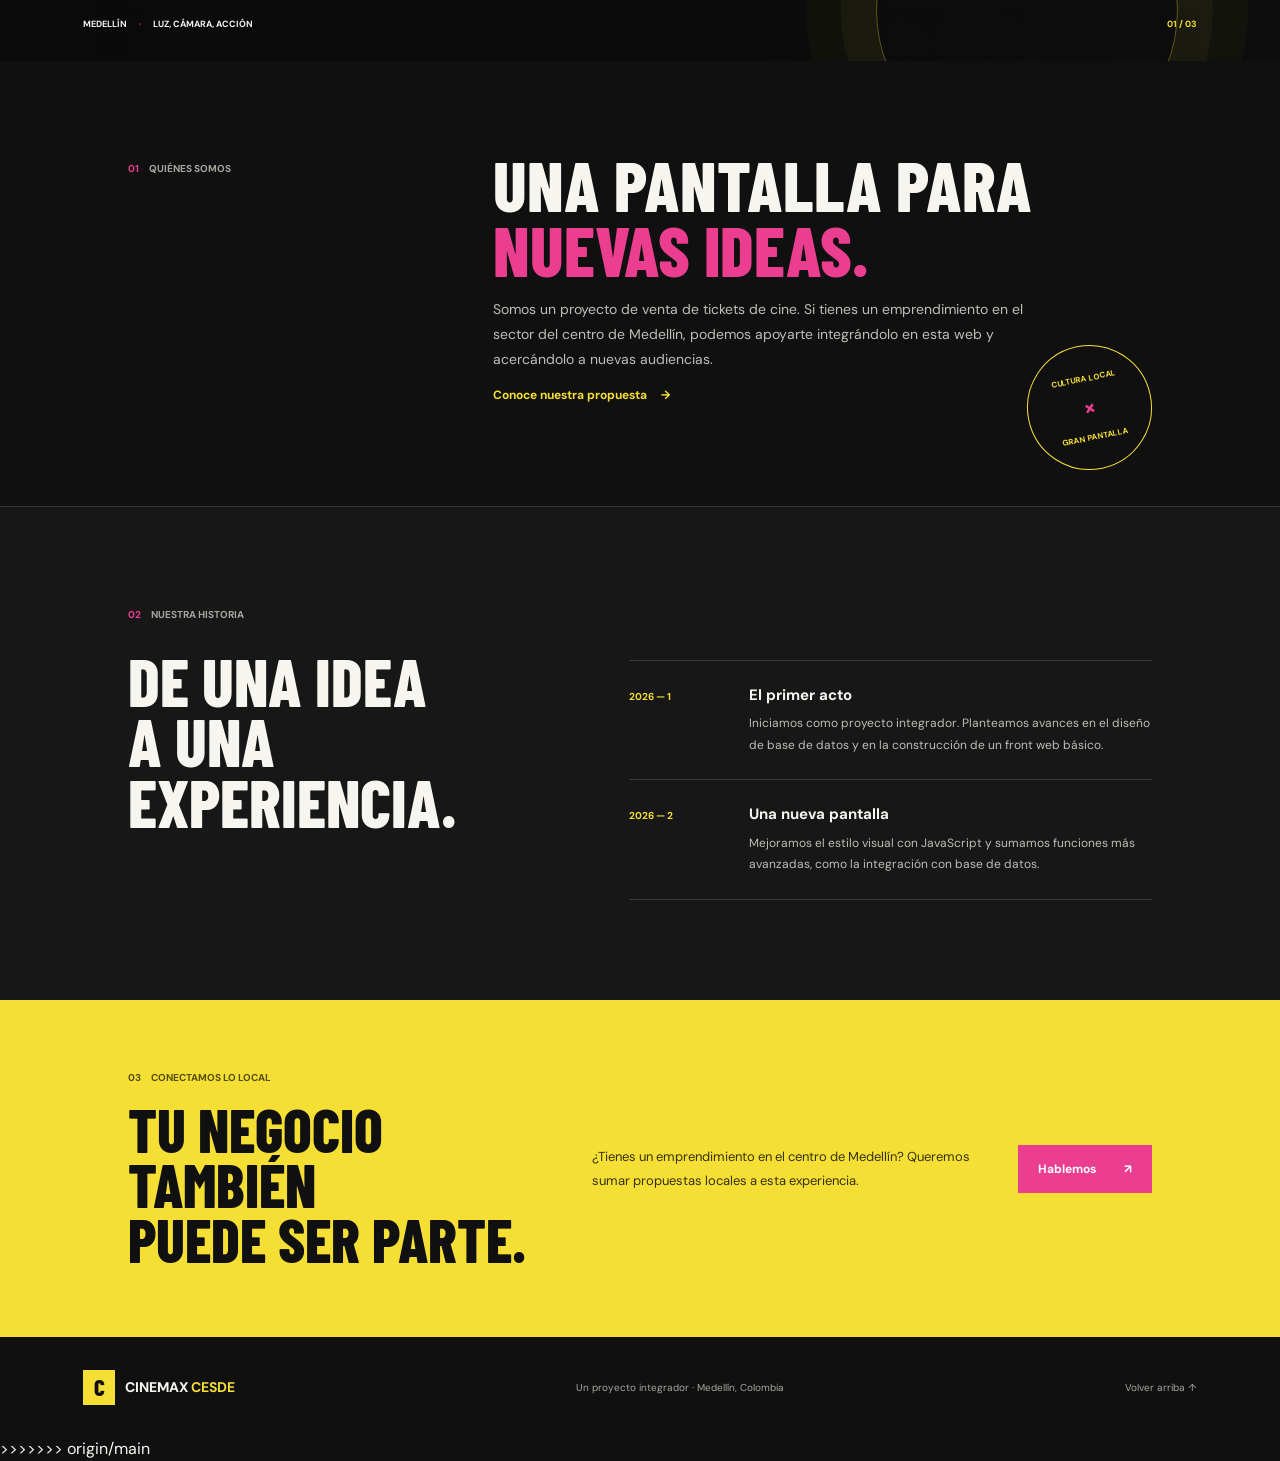
==== commit 021fcc7d: "Resueltos conflictos de merge" ====
--- a/Front/index.html
+++ b/Front/index.html
@@ -1,6 +1,7 @@
 <!DOCTYPE html>
 <html lang="es">
 <head>
+<<<<<<< HEAD
   <meta charset="UTF-8">
   <meta name="viewport" content="width=device-width, initial-scale=1">
   <meta name="theme-color" content="#000000">
@@ -81,3 +82,99 @@
   <script src="js/layout.js"></script>
 </body>
 </html>
+=======
+    <meta charset="UTF-8">
+    <meta name="viewport" content="width=device-width, initial-scale=1.0">
+    <meta name="theme-color" content="#101010">
+    <meta name="description" content="Cinemax Cesde conecta al público con experiencias de cine y emprendimientos del centro de Medellín.">
+    <title>Cinemax Cesde | Cine en el centro</title>
+    <link rel="preconnect" href="https://fonts.googleapis.com">
+    <link rel="preconnect" href="https://fonts.gstatic.com" crossorigin>
+    <link href="https://fonts.googleapis.com/css2?family=Barlow+Condensed:wght@600;700;800&family=DM+Sans:wght@400;500;600;700&display=swap" rel="stylesheet">
+    <link rel="stylesheet" href="style.css">
+</head>
+<body>
+    <header class="site-header">
+        <a class="brand" href="#inicio" aria-label="Cinemax Cesde, ir al inicio">
+            <span class="brand-mark" aria-hidden="true">C</span>
+            <span>CINEMAX <b>CESDE</b></span>
+        </a>
+        <nav class="main-nav" aria-label="Navegación principal">
+            <a href="#nosotros">Nosotros</a>
+            <a href="#historia">Historia</a>
+            <a href="#aliados">Aliados</a>
+        </nav>
+        <button class="button button-small button-yellow" id="authButton" type="button">Iniciar sesión</button>
+    </header>
+
+    <main>
+        <section class="hero" id="inicio" aria-labelledby="heroTitle">
+            <div class="hero-content">
+                <p class="eyebrow"><span></span> EL CINE SE VIVE EN EL CENTRO</p>
+                <h1 id="heroTitle">Tu próxima<br>gran historia<br><em>empieza aquí.</em></h1>
+                <p class="hero-copy">Descubre funciones, encuentra tu próximo plan y disfruta el cine con otra perspectiva.</p>
+                <a class="button button-yellow" href="#nosotros">Conoce el proyecto <span aria-hidden="true">↗</span></a>
+            </div>
+            <div class="hero-note"><span>MEDELLÍN</span><span>·</span><span>LUZ, CÁMARA, ACCIÓN</span></div>
+            <div class="hero-index" aria-hidden="true">01 / 03</div>
+        </section>
+
+        <section class="about section-wrap" id="nosotros">
+            <div class="section-kicker"><span>01</span> QUIÉNES SOMOS</div>
+            <div class="about-copy">
+                <h2>Una pantalla para<br><span>nuevas ideas.</span></h2>
+                <p>Somos un proyecto de venta de tickets de cine. Si tienes un emprendimiento en el sector del centro de Medellín, podemos apoyarte integrándolo en esta web y acercándolo a nuevas audiencias.</p>
+                <a class="text-link" href="#aliados">Conoce nuestra propuesta <span aria-hidden="true">→</span></a>
+            </div>
+            <div class="about-stamp" aria-label="Cultura local, gran pantalla"><span>CULTURA LOCAL</span><b>×</b><span>GRAN PANTALLA</span></div>
+        </section>
+
+        <section class="history section-wrap" id="historia">
+            <div class="section-kicker"><span>02</span> NUESTRA HISTORIA</div>
+            <div class="history-grid">
+                <h2>De una idea<br>a una experiencia.</h2>
+                <div class="timeline">
+                    <article class="timeline-item">
+                        <span class="timeline-date">2026 — 1</span>
+                        <div><h3>El primer acto</h3><p>Iniciamos como proyecto integrador. Planteamos avances en el diseño de base de datos y en la construcción de un front web básico.</p></div>
+                    </article>
+                    <article class="timeline-item">
+                        <span class="timeline-date">2026 — 2</span>
+                        <div><h3>Una nueva pantalla</h3><p>Mejoramos el estilo visual con JavaScript y sumamos funciones más avanzadas, como la integración con base de datos.</p></div>
+                    </article>
+                </div>
+            </div>
+        </section>
+
+        <section class="allies" id="aliados">
+            <div class="allies-inner"><div><div class="section-kicker"><span>03</span> CONECTAMOS LO LOCAL</div><h2>Tu negocio también<br>puede ser parte.</h2></div><p>¿Tienes un emprendimiento en el centro de Medellín? Queremos sumar propuestas locales a esta experiencia.</p><a class="button button-magenta" href="mailto:cinemaxcesde@gmail.com">Hablemos <span aria-hidden="true">↗</span></a></div>
+        </section>
+    </main>
+
+    <footer class="site-footer"><a class="brand" href="#inicio"><span class="brand-mark" aria-hidden="true">C</span><span>CINEMAX <b>CESDE</b></span></a><p>Un proyecto integrador · Medellín, Colombia</p><a href="#inicio">Volver arriba ↑</a></footer>
+
+    <dialog class="modal" id="authDialog" aria-labelledby="authTitle">
+        <form method="dialog"><button class="modal-close" aria-label="Cerrar" value="close">×</button></form>
+        <p class="section-kicker"><span>✦</span> ACCEDE A TU CUENTA</p>
+        <h2 id="authTitle">Qué bueno verte.</h2>
+        <div class="auth-tabs" role="tablist" aria-label="Acceso a cuenta"><button class="auth-tab is-active" type="button" role="tab" aria-selected="true" data-auth-mode="login">Iniciar sesión</button><button class="auth-tab" type="button" role="tab" aria-selected="false" data-auth-mode="register">Crear cuenta</button></div>
+        <p class="form-message" id="authMessage" role="alert" hidden></p>
+        <form id="loginForm" class="auth-form">
+            <label>Correo electrónico<input name="email" type="email" autocomplete="email" placeholder="tu@correo.com" required></label>
+            <label>Contraseña<input name="password" type="password" autocomplete="current-password" placeholder="Tu contraseña" required></label>
+            <button class="button button-yellow form-submit" type="submit">Entrar a mi cuenta <span aria-hidden="true">→</span></button>
+        </form>
+        <form id="registerForm" class="auth-form" hidden>
+            <label>Nombre completo<input name="name" type="text" autocomplete="name" placeholder="¿Cómo te llamas?" required minlength="2"></label>
+            <label>Correo electrónico<input name="email" type="email" autocomplete="email" placeholder="tu@correo.com" required></label>
+            <label>Contraseña<input name="password" type="password" autocomplete="new-password" placeholder="Mínimo 6 caracteres" required minlength="6"></label>
+            <button class="button button-yellow form-submit" type="submit">Crear mi cuenta <span aria-hidden="true">→</span></button>
+        </form>
+        <p class="modal-footnote">Acceso de demostración para Cinemax Cesde.</p>
+    </dialog>
+
+    <div class="toast" id="toast" role="status" aria-live="polite"></div>
+    <script src="script.js" defer></script>
+</body>
+</html>
+>>>>>>> origin/main
--- a/Front/style.css
+++ b/Front/style.css
@@ -0,0 +1,125 @@
+:root {
+    color-scheme: dark;
+    --black: #101010;
+    --panel: #191919;
+    --white: #f7f5ef;
+    --muted: #a9a6a0;
+    --yellow: #f5df35;
+    --magenta: #eb3e91;
+    --line: rgba(247, 245, 239, .16);
+    font-family: "DM Sans", sans-serif;
+    font-synthesis: none;
+    text-rendering: optimizeLegibility;
+}
+
+* { box-sizing: border-box; }
+html { scroll-behavior: smooth; }
+body { margin: 0; background: var(--black); color: var(--white); }
+button, input, select { font: inherit; }
+button, a { -webkit-tap-highlight-color: transparent; }
+a { color: inherit; text-decoration: none; }
+button { color: inherit; }
+
+.site-header { position: absolute; z-index: 5; top: 0; left: 0; display: flex; align-items: center; justify-content: space-between; width: 100%; padding: 22px 6.5%; border-bottom: 1px solid rgba(255,255,255,.2); animation: arrive .7s both; }
+.brand { display: inline-flex; align-items: center; gap: 10px; font-size: 14px; font-weight: 800; letter-spacing: 0; }
+.brand b { color: var(--yellow); }
+.brand-mark { display: grid; width: 32px; aspect-ratio: 1; place-items: center; background: var(--yellow); color: var(--black); font-family: "Barlow Condensed", sans-serif; font-size: 23px; font-weight: 800; }
+.main-nav { display: flex; align-items: center; gap: clamp(18px, 3vw, 46px); font-size: 12px; font-weight: 600; }
+.main-nav a, .site-footer > a:last-child { transition: color .2s ease; }
+.main-nav a:hover, .site-footer > a:last-child:hover { color: var(--yellow); }
+.button { display: inline-flex; min-height: 48px; align-items: center; justify-content: center; gap: 28px; padding: 0 20px; border: 0; font-size: 12px; font-weight: 700; cursor: pointer; transition: transform .2s ease, background .2s ease; }
+.button:hover { transform: translateY(-2px); }
+.button-small { min-height: 40px; gap: 8px; padding: 0 15px; }
+.button-yellow { background: var(--yellow); color: var(--black); }
+.button-yellow:hover { background: #fff071; }
+.button-magenta { background: var(--magenta); color: white; }
+.button-magenta:hover { background: #f568aa; }
+
+.hero { position: relative; display: flex; min-height: 690px; align-items: center; overflow: hidden; padding: 135px 10% 105px; background: linear-gradient(90deg, rgba(10,10,10,.93) 2%, rgba(10,10,10,.72) 47%, rgba(10,10,10,.12) 100%), linear-gradient(0deg, rgba(10,10,10,.48), transparent 45%), url("https://images.unsplash.com/photo-1489599849927-2ee91cede3ba?auto=format&fit=crop&w=2000&q=90") center 47% / cover; }
+.hero::after { position: absolute; right: 8%; bottom: -100px; width: 300px; height: 300px; border: 1px solid rgba(245,223,53,.35); border-radius: 50%; content: ""; box-shadow: 0 0 0 35px rgba(245,223,53,.04), 0 0 0 70px rgba(245,223,53,.025); }
+.hero-content { position: relative; z-index: 1; max-width: 600px; animation: rise .8s .1s both; }
+.eyebrow, .section-kicker { display: flex; align-items: center; gap: 10px; margin: 0; font-size: 10px; font-weight: 700; letter-spacing: 0; }
+.eyebrow span { width: 7px; aspect-ratio: 1; background: var(--magenta); }
+.hero h1, h2, .movie-info h3 { font-family: "Barlow Condensed", sans-serif; font-weight: 800; letter-spacing: 0; }
+.hero h1 { margin: 22px 0 18px; font-size: clamp(68px, 9vw, 116px); line-height: .83; text-transform: uppercase; }
+.hero h1 em { color: var(--yellow); font-style: normal; }
+.hero-copy { max-width: 370px; margin: 0 0 28px; color: #d4d1ca; font-size: 14px; line-height: 1.7; }
+.hero-note, .hero-index { position: absolute; bottom: 30px; z-index: 1; font-size: 9px; font-weight: 700; letter-spacing: 0; }
+.hero-note { left: 6.5%; display: flex; gap: 12px; }
+.hero-note span:nth-child(2) { color: var(--magenta); }
+.hero-index { right: 6.5%; color: var(--yellow); }
+
+.section-wrap { padding: 100px 10%; }
+.section-kicker { color: var(--muted); }
+.section-kicker span { color: var(--magenta); }
+.about { position: relative; display: grid; grid-template-columns: 1fr 2fr; gap: 36px; min-height: 370px; align-items: start; border-bottom: 1px solid var(--line); }
+.about-copy { max-width: 670px; }
+.about h2, .history h2, .allies h2 { margin: -9px 0 16px; font-size: clamp(46px, 6vw, 70px); line-height: .92; text-transform: uppercase; }
+.about h2 span { color: var(--magenta); }
+.about-copy p, .timeline p, .allies-inner > p { max-width: 560px; color: #c0bdb7; font-size: 14px; line-height: 1.8; }
+.text-link { display: inline-flex; gap: 14px; margin-top: 13px; color: var(--yellow); font-size: 12px; font-weight: 700; }
+.about-stamp { position: absolute; right: 10%; bottom: 36px; display: flex; width: 125px; height: 125px; flex-direction: column; align-items: center; justify-content: center; gap: 7px; border: 1px solid var(--yellow); border-radius: 50%; color: var(--yellow); font-size: 8px; font-weight: 700; transform: rotate(-12deg); }
+.about-stamp b { color: var(--magenta); font-size: 22px; }
+
+.history { background: #171717; }
+.history-grid { display: grid; grid-template-columns: 1fr 1.25fr; gap: 8%; margin-top: 38px; }
+.history h2 { font-size: clamp(46px, 5.5vw, 66px); }
+.timeline { border-top: 1px solid var(--line); }
+.timeline-item { display: grid; grid-template-columns: 100px 1fr; gap: 20px; padding: 23px 0; border-bottom: 1px solid var(--line); }
+.timeline-date { padding-top: 5px; color: var(--yellow); font-size: 10px; font-weight: 700; }
+.timeline h3 { margin: 0 0 7px; font-size: 15px; }
+.timeline p { margin: 0; font-size: 12px; }
+
+.allies { padding: 70px 10%; background: var(--yellow); color: var(--black); }
+.allies-inner { display: grid; grid-template-columns: 1.1fr 1fr auto; gap: 38px; align-items: center; max-width: 1200px; margin: auto; }
+.allies .section-kicker, .allies .section-kicker span { color: #554e0d; }
+.allies h2 { margin: 17px 0 0; font-size: clamp(43px, 5vw, 60px); }
+.allies-inner > p { margin: 0; color: #36320e; font-size: 13px; }
+.site-footer { display: flex; min-height: 100px; align-items: center; justify-content: space-between; gap: 20px; padding: 25px 6.5%; }
+.site-footer p, .site-footer > a:last-child { color: var(--muted); font-size: 10px; }
+
+.modal { position: fixed; width: min(440px, calc(100% - 32px)); max-height: min(90vh, 720px); padding: 36px; overflow-y: auto; border: 1px solid rgba(255,255,255,.16); background: #1a1a1a; color: var(--white); box-shadow: 0 24px 100px rgba(0,0,0,.65); }
+.modal::backdrop { background: rgba(0,0,0,.78); backdrop-filter: blur(5px); }
+.modal > form:first-child { position: absolute; top: 13px; right: 15px; }
+.modal-close { width: 34px; height: 34px; border: 0; background: transparent; color: var(--white); font-size: 28px; cursor: pointer; }
+.modal h2 { margin: 15px 0 22px; font-size: 44px; line-height: 1; }
+.auth-tabs { display: grid; grid-template-columns: 1fr 1fr; margin-bottom: 22px; border-bottom: 1px solid var(--line); }
+.auth-tab { padding: 12px 0; border: 0; border-bottom: 2px solid transparent; background: transparent; color: var(--muted); font-size: 12px; cursor: pointer; }
+.auth-tab.is-active { border-bottom-color: var(--yellow); color: var(--white); }
+.form-message { margin: -8px 0 18px; padding: 11px 12px; border-left: 2px solid var(--magenta); background: rgba(235,62,145,.1); color: #ff9ac7; font-size: 12px; line-height: 1.5; }
+.auth-form { display: grid; gap: 16px; }
+.auth-form label { display: grid; gap: 8px; color: #d9d6d0; font-size: 11px; font-weight: 600; }
+.auth-form input, .auth-form select { width: 100%; min-height: 44px; padding: 0 12px; border: 1px solid #484743; border-radius: 0; outline: none; background: #111; color: var(--white); font-size: 12px; }
+.auth-form input:focus, .auth-form select:focus { border-color: var(--yellow); }
+.form-submit { width: 100%; margin-top: 4px; }
+.modal-footnote { margin: 18px 0 0; color: var(--muted); font-size: 10px; text-align: center; }
+.toast { position: fixed; right: 24px; bottom: 24px; z-index: 10; max-width: min(380px, calc(100vw - 48px)); padding: 14px 18px; background: var(--white); color: var(--black); font-size: 12px; font-weight: 700; opacity: 0; pointer-events: none; transform: translateY(12px); transition: opacity .25s ease, transform .25s ease; }
+.toast.is-visible { opacity: 1; transform: translateY(0); }
+[hidden] { display: none !important; }
+
+@keyframes arrive { from { opacity: 0; transform: translateY(-10px); } to { opacity: 1; transform: translateY(0); } }
+@keyframes rise { from { opacity: 0; transform: translateY(18px); } to { opacity: 1; transform: translateY(0); } }
+@media (prefers-reduced-motion: reduce) { *, *::before, *::after { scroll-behavior: auto !important; animation-duration: .01ms !important; animation-iteration-count: 1 !important; transition-duration: .01ms !important; } }
+@media (max-width: 760px) {
+    .site-header { flex-wrap: wrap; gap: 14px; padding: 16px 5%; }
+    .main-nav { order: 3; width: 100%; justify-content: space-between; gap: 10px; padding-top: 11px; border-top: 1px solid rgba(255,255,255,.16); font-size: 10px; }
+    .hero { min-height: 650px; padding: 145px 7% 90px; background-position: 57% center; }
+    .hero h1 { font-size: clamp(66px, 16vw, 100px); }
+    .section-wrap { padding: 75px 7%; }
+    .about { grid-template-columns: 1fr; gap: 27px; }
+    .about-stamp { right: 7%; bottom: 26px; width: 92px; height: 92px; font-size: 6px; }
+    .about-copy { padding-bottom: 55px; }
+    .history-grid { grid-template-columns: 1fr; gap: 26px; }
+    .allies { padding: 58px 7%; }
+    .allies-inner { grid-template-columns: 1fr; gap: 18px; }
+    .allies .button { justify-self: start; }
+    .site-footer { flex-wrap: wrap; padding: 25px 7%; }
+    .site-footer p { order: 3; width: 100%; margin: 0; }
+}
+@media (max-width: 390px) {
+    .brand { font-size: 11px; }
+    .brand-mark { width: 28px; }
+    .button-small { min-height: 36px; padding: 0 10px; font-size: 10px; }
+    .timeline-item { grid-template-columns: 78px 1fr; gap: 12px; }
+    .modal { padding: 30px 22px; }
+}
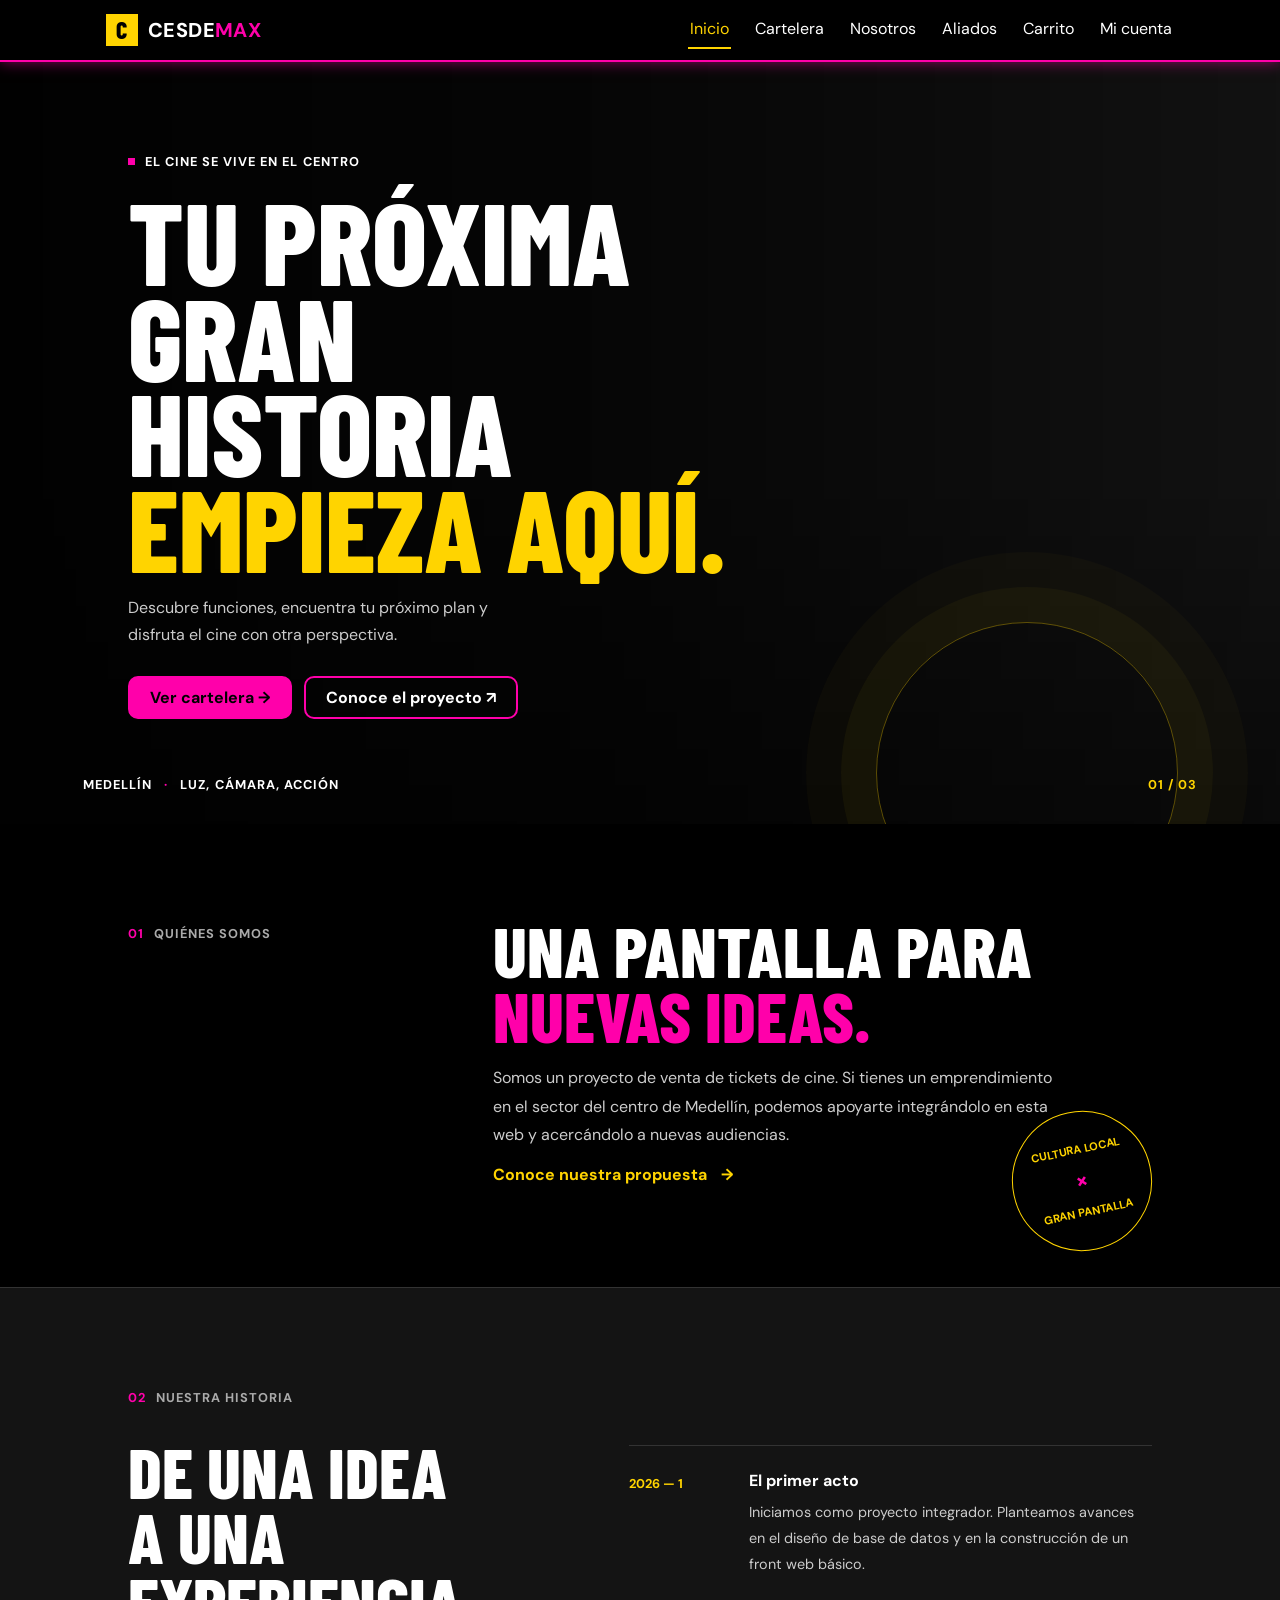
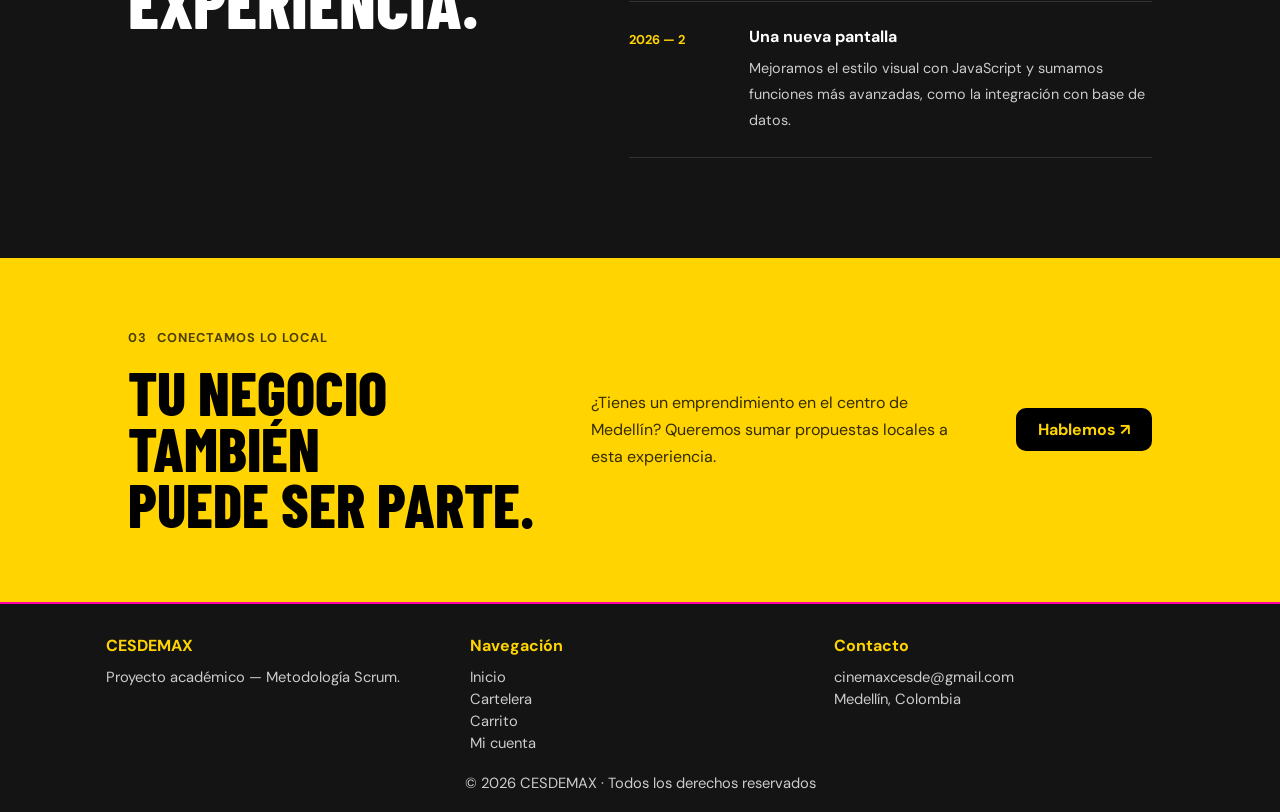
==== commit e310e136: "Actualizacion mayor" ====
--- a/Front/index.html
+++ b/Front/index.html
@@ -1,7 +1,6 @@
 <!DOCTYPE html>
 <html lang="es">
 <head>
-<<<<<<< HEAD
   <meta charset="UTF-8">
   <meta name="viewport" content="width=device-width, initial-scale=1">
   <meta name="theme-color" content="#000000">
@@ -82,99 +81,3 @@
   <script src="js/layout.js"></script>
 </body>
 </html>
-=======
-    <meta charset="UTF-8">
-    <meta name="viewport" content="width=device-width, initial-scale=1.0">
-    <meta name="theme-color" content="#101010">
-    <meta name="description" content="Cinemax Cesde conecta al público con experiencias de cine y emprendimientos del centro de Medellín.">
-    <title>Cinemax Cesde | Cine en el centro</title>
-    <link rel="preconnect" href="https://fonts.googleapis.com">
-    <link rel="preconnect" href="https://fonts.gstatic.com" crossorigin>
-    <link href="https://fonts.googleapis.com/css2?family=Barlow+Condensed:wght@600;700;800&family=DM+Sans:wght@400;500;600;700&display=swap" rel="stylesheet">
-    <link rel="stylesheet" href="style.css">
-</head>
-<body>
-    <header class="site-header">
-        <a class="brand" href="#inicio" aria-label="Cinemax Cesde, ir al inicio">
-            <span class="brand-mark" aria-hidden="true">C</span>
-            <span>CINEMAX <b>CESDE</b></span>
-        </a>
-        <nav class="main-nav" aria-label="Navegación principal">
-            <a href="#nosotros">Nosotros</a>
-            <a href="#historia">Historia</a>
-            <a href="#aliados">Aliados</a>
-        </nav>
-        <button class="button button-small button-yellow" id="authButton" type="button">Iniciar sesión</button>
-    </header>
-
-    <main>
-        <section class="hero" id="inicio" aria-labelledby="heroTitle">
-            <div class="hero-content">
-                <p class="eyebrow"><span></span> EL CINE SE VIVE EN EL CENTRO</p>
-                <h1 id="heroTitle">Tu próxima<br>gran historia<br><em>empieza aquí.</em></h1>
-                <p class="hero-copy">Descubre funciones, encuentra tu próximo plan y disfruta el cine con otra perspectiva.</p>
-                <a class="button button-yellow" href="#nosotros">Conoce el proyecto <span aria-hidden="true">↗</span></a>
-            </div>
-            <div class="hero-note"><span>MEDELLÍN</span><span>·</span><span>LUZ, CÁMARA, ACCIÓN</span></div>
-            <div class="hero-index" aria-hidden="true">01 / 03</div>
-        </section>
-
-        <section class="about section-wrap" id="nosotros">
-            <div class="section-kicker"><span>01</span> QUIÉNES SOMOS</div>
-            <div class="about-copy">
-                <h2>Una pantalla para<br><span>nuevas ideas.</span></h2>
-                <p>Somos un proyecto de venta de tickets de cine. Si tienes un emprendimiento en el sector del centro de Medellín, podemos apoyarte integrándolo en esta web y acercándolo a nuevas audiencias.</p>
-                <a class="text-link" href="#aliados">Conoce nuestra propuesta <span aria-hidden="true">→</span></a>
-            </div>
-            <div class="about-stamp" aria-label="Cultura local, gran pantalla"><span>CULTURA LOCAL</span><b>×</b><span>GRAN PANTALLA</span></div>
-        </section>
-
-        <section class="history section-wrap" id="historia">
-            <div class="section-kicker"><span>02</span> NUESTRA HISTORIA</div>
-            <div class="history-grid">
-                <h2>De una idea<br>a una experiencia.</h2>
-                <div class="timeline">
-                    <article class="timeline-item">
-                        <span class="timeline-date">2026 — 1</span>
-                        <div><h3>El primer acto</h3><p>Iniciamos como proyecto integrador. Planteamos avances en el diseño de base de datos y en la construcción de un front web básico.</p></div>
-                    </article>
-                    <article class="timeline-item">
-                        <span class="timeline-date">2026 — 2</span>
-                        <div><h3>Una nueva pantalla</h3><p>Mejoramos el estilo visual con JavaScript y sumamos funciones más avanzadas, como la integración con base de datos.</p></div>
-                    </article>
-                </div>
-            </div>
-        </section>
-
-        <section class="allies" id="aliados">
-            <div class="allies-inner"><div><div class="section-kicker"><span>03</span> CONECTAMOS LO LOCAL</div><h2>Tu negocio también<br>puede ser parte.</h2></div><p>¿Tienes un emprendimiento en el centro de Medellín? Queremos sumar propuestas locales a esta experiencia.</p><a class="button button-magenta" href="mailto:cinemaxcesde@gmail.com">Hablemos <span aria-hidden="true">↗</span></a></div>
-        </section>
-    </main>
-
-    <footer class="site-footer"><a class="brand" href="#inicio"><span class="brand-mark" aria-hidden="true">C</span><span>CINEMAX <b>CESDE</b></span></a><p>Un proyecto integrador · Medellín, Colombia</p><a href="#inicio">Volver arriba ↑</a></footer>
-
-    <dialog class="modal" id="authDialog" aria-labelledby="authTitle">
-        <form method="dialog"><button class="modal-close" aria-label="Cerrar" value="close">×</button></form>
-        <p class="section-kicker"><span>✦</span> ACCEDE A TU CUENTA</p>
-        <h2 id="authTitle">Qué bueno verte.</h2>
-        <div class="auth-tabs" role="tablist" aria-label="Acceso a cuenta"><button class="auth-tab is-active" type="button" role="tab" aria-selected="true" data-auth-mode="login">Iniciar sesión</button><button class="auth-tab" type="button" role="tab" aria-selected="false" data-auth-mode="register">Crear cuenta</button></div>
-        <p class="form-message" id="authMessage" role="alert" hidden></p>
-        <form id="loginForm" class="auth-form">
-            <label>Correo electrónico<input name="email" type="email" autocomplete="email" placeholder="tu@correo.com" required></label>
-            <label>Contraseña<input name="password" type="password" autocomplete="current-password" placeholder="Tu contraseña" required></label>
-            <button class="button button-yellow form-submit" type="submit">Entrar a mi cuenta <span aria-hidden="true">→</span></button>
-        </form>
-        <form id="registerForm" class="auth-form" hidden>
-            <label>Nombre completo<input name="name" type="text" autocomplete="name" placeholder="¿Cómo te llamas?" required minlength="2"></label>
-            <label>Correo electrónico<input name="email" type="email" autocomplete="email" placeholder="tu@correo.com" required></label>
-            <label>Contraseña<input name="password" type="password" autocomplete="new-password" placeholder="Mínimo 6 caracteres" required minlength="6"></label>
-            <button class="button button-yellow form-submit" type="submit">Crear mi cuenta <span aria-hidden="true">→</span></button>
-        </form>
-        <p class="modal-footnote">Acceso de demostración para Cinemax Cesde.</p>
-    </dialog>
-
-    <div class="toast" id="toast" role="status" aria-live="polite"></div>
-    <script src="script.js" defer></script>
-</body>
-</html>
->>>>>>> origin/main
